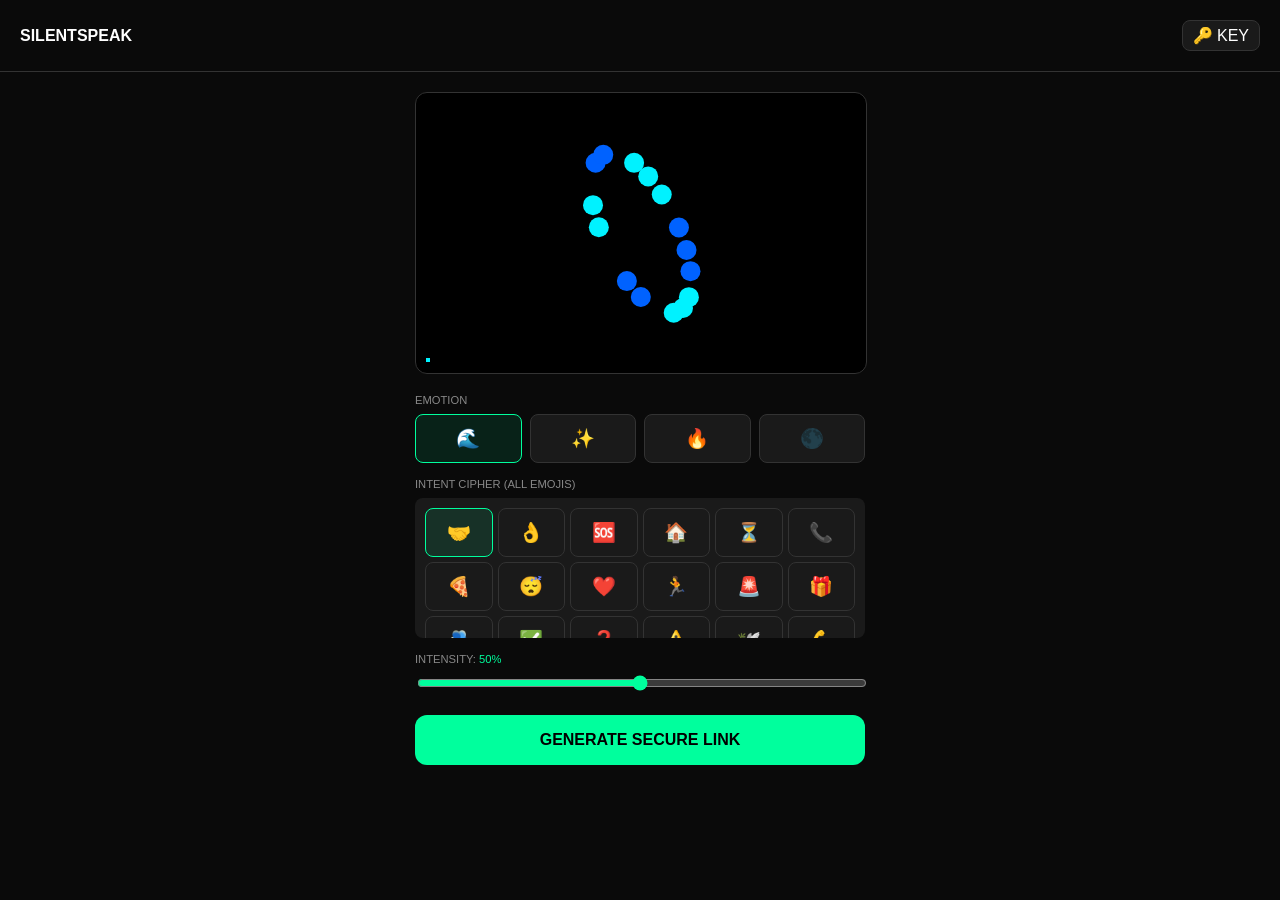
==== index.html @ d92eb3e8 "!wrong pass every time" ====
<!DOCTYPE html>
<html lang="en">
<head>
    <meta charset="UTF-8">
    <meta name="viewport" content="width=device-width, initial-scale=1.0">
    <title>SilentSpeak | Secure Visual Cipher</title>
    <style>
        :root { --bg: #0a0a0a; --accent: #00ff9d; --surface: #1a1a1a; --text: #fff; }
        body { background: var(--bg); color: var(--text); font-family: sans-serif; margin: 0; overflow-x: hidden; }
        
        /* Layout */
        .app-container { max-width: 450px; margin: 0 auto; padding: 20px; }
        header { padding: 20px; border-bottom: 1px solid #333; display: flex; justify-content: space-between; align-items: center; }
        
        /* Canvas */
        .canvas-wrapper { width: 100%; height: 280px; background: #000; border-radius: 12px; border: 1px solid #333; margin-bottom: 20px; overflow: hidden; }
        canvas { width: 100%; height: 100%; display: block; }

        /* Grids & Buttons */
        .section-label { font-size: 0.7rem; color: #888; text-transform: uppercase; margin: 15px 0 8px; display: block; }
        .grid { display: grid; grid-template-columns: repeat(4, 1fr); gap: 8px; }
        .emoji-grid { display: grid; grid-template-columns: repeat(6, 1fr); gap: 5px; background: var(--surface); padding: 10px; border-radius: 8px; max-height: 120px; overflow-y: auto; }
        
        button { background: var(--surface); border: 1px solid #333; color: #fff; padding: 12px; border-radius: 8px; cursor: pointer; font-size: 1.2rem; }
        button.selected { border-color: var(--accent); background: rgba(0,255,157,0.1); }
        .primary-btn { width: 100%; background: var(--accent); color: #000; font-weight: bold; padding: 16px; border: none; border-radius: 12px; margin-top: 20px; font-size: 1rem; }
        
        /* Input & UI */
        input[type="password"], input[type="text"] { width: 100%; padding: 12px; background: #111; border: 1px solid #333; color: #fff; border-radius: 8px; box-sizing: border-box; margin-bottom: 10px; }
        .view { display: none; }
        .view.active { display: block; }
        .hidden { display: none !important; }
        
        /* Result Panel */
        .summary-card { display: flex; justify-content: space-around; background: var(--surface); padding: 15px; border-radius: 12px; margin-top: 10px; font-size: 2rem; }
    </style>
</head>
<body>

    <header>
        <div onclick="location.hash=''; location.reload();" style="cursor:pointer"><b>SILENTSPEAK</b></div>
        <button id="btn-key" style="font-size: 1rem; padding: 5px 10px;">🔑 KEY</button>
    </header>

    <div class="app-container">
        <section id="view-create" class="view active">
            <div class="canvas-wrapper"><canvas id="preview-canvas"></canvas></div>
            
            <span class="section-label">Emotion</span>
            <div class="grid">
                <button class="emo-btn selected" data-emo="serenity">🌊</button>
                <button class="emo-btn" data-emo="joy">✨</button>
                <button class="emo-btn" data-emo="rage">🔥</button>
                <button class="emo-btn" data-emo="grief">🌑</button>
            </div>

            <span class="section-label">Intent Cipher (All Emojis)</span>
            <div class="emoji-grid" id="intent-picker">
                </div>

            <span class="section-label">Intensity: <span id="int-val" style="color:var(--accent)">50%</span></span>
            <input type="range" id="intensity" min="1" max="100" value="50" style="width:100%; accent-color:var(--accent)">

            <button id="goto-encrypt" class="primary-btn">GENERATE SECURE LINK</button>
        </section>

        <section id="view-encrypt" class="view">
            <button onclick="switchView('create')" style="font-size:0.8rem; margin-bottom:10px;">← BACK</button>
            <h2>Secure with Passphrase</h2>
            <input type="password" id="pass-en" placeholder="Enter a secret password">
            <button id="do-encrypt" class="primary-btn">🔒 CREATE LINK</button>
            
            <div id="result-area" class="hidden" style="margin-top:20px;">
                <input type="text" id="final-link" readonly>
                <button id="copy-btn" style="width:100%; font-size:0.9rem; background:#333;">COPY URL</button>
            </div>
        </section>

        <section id="view-decrypt" class="view">
            <div id="dec-input">
                <h2>Unlock Visual</h2>
                <input type="password" id="pass-de" placeholder="Enter password">
                <button id="do-decrypt" class="primary-btn">🔓 UNLOCK</button>
            </div>
            <div id="dec-output" class="hidden">
                <div class="canvas-wrapper"><canvas id="view-canvas"></canvas></div>
                <div class="summary-card">
                    <span id="res-emo"></span>
                    <span id="res-int"></span>
                </div>
                <button onclick="location.hash=''; location.reload();" class="primary-btn" style="background:#222; color:#fff;">CREATE NEW</button>
            </div>
        </section>
    </div>

    <script>
        // Configuration
        const EMOJIS = ["🤝","👌","🆘","🏠","⏳","📞","🍕","😴","❤️","🏃","🚨","🎁","🫂","✅","❓","⚠️","🕊️","💪","🌈","📍","🔒","💰","🔥","🧊","💊","💬"];
        const PALETTES = { serenity:['#00f2ff','#0062ff'], joy:['#fff000','#ff00d4'], rage:['#ff4800','#ff0000'], grief:['#4e008a','#000000'] };
        
        let state = { emo:'serenity', int:50, intent:'🤝', seed:Math.random() };

        // Fill Emoji Grid
        const picker = document.getElementById('intent-picker');
        EMOJIS.forEach(e => {
            const b = document.createElement('button');
            b.innerText = e;
            b.onclick = () => {
                document.querySelectorAll('#intent-picker button').forEach(btn => btn.classList.remove('selected'));
                b.classList.add('selected');
                state.intent = e;
            };
            if(e === '🤝') b.classList.add('selected');
            picker.appendChild(b);
        });

        // UI Logic
        function switchView(id) {
            document.querySelectorAll('.view').forEach(v => v.classList.remove('active'));
            document.getElementById('view-' + id).classList.add('active');
        }

        document.querySelectorAll('.emo-btn').forEach(b => {
            b.onclick = () => {
                document.querySelectorAll('.emo-btn').forEach(btn => btn.classList.remove('selected'));
                b.classList.add('selected');
                state.emo = b.dataset.emo;
            }
        });

        document.getElementById('intensity').oninput = (e) => {
            state.int = e.target.value;
            document.getElementById('int-val').innerText = e.target.value + '%';
        }

        document.getElementById('goto-encrypt').onclick = () => switchView('encrypt');

        // Animation Engine
        function runAnim(canvasId) {
            const canvas = document.getElementById(canvasId);
            const ctx = canvas.getContext('2d');
            let t = 0;

            function draw() {
                canvas.width = canvas.clientWidth;
                canvas.height = canvas.clientHeight;
                if(!canvas.width) return requestAnimationFrame(draw);

                ctx.fillStyle = 'rgba(0,0,0,0.15)';
                ctx.fillRect(0,0,canvas.width,canvas.height);

                const colors = PALETTES[state.emo];
                const factor = state.int / 100;

                // Draw Intent Logic
                ctx.fillStyle = colors[0];
                const intentIdx = EMOJIS.indexOf(state.intent) + 1;
                for(let j=0; j<intentIdx; j++) ctx.fillRect(10+(j*6), canvas.height-15, 4, 4);

                // Draw Particles
                for(let i=0; i<15; i++) {
                    ctx.fillStyle = colors[i%2];
                    ctx.beginPath();
                    let x, y;
                    if(state.emo === 'serenity') {
                        x = canvas.width/2 + Math.sin(t+i)*100*factor;
                        y = canvas.height/2 + Math.cos(t*0.5+i)*80;
                    } else if(state.emo === 'joy') {
                        x = canvas.width/2 + Math.cos(t*2+i)*(50+i*10)*factor;
                        y = canvas.height/2 + Math.sin(t*2+i)*(50+i*10)*factor;
                    } else if(state.emo === 'rage') {
                        x = Math.random()*canvas.width;
                        y = Math.random()*canvas.height;
                    } else {
                        x = (canvas.width/15)*i;
                        y = (t*100 + i*50) % canvas.height;
                    }
                    ctx.arc(x,y, 5 + factor*10, 0, Math.PI*2);
                    ctx.fill();
                }
                t += 0.02;
                requestAnimationFrame(draw);
            }
            draw();
        }

        // Crypto
        async function handleEnc() {
            const pass = document.getElementById('pass-en').value;
            if(!pass) return alert("Need Password");
            const data = JSON.stringify(state);
            const enc = new TextEncoder();
            const keyMaterial = await crypto.subtle.importKey("raw", enc.encode(pass), "PBKDF2", false, ["deriveKey"]);
            const salt = crypto.getRandomValues(new Uint8Array(16));
            const key = await crypto.subtle.deriveKey({name:"PBKDF2", salt, iterations:10000, hash:"SHA-256"}, keyMaterial, {name:"AES-GCM", length:256}, false, ["encrypt"]);
            const iv = crypto.getRandomValues(new Uint8Array(12));
            const cipher = await crypto.subtle.encrypt({name:"AES-GCM", iv}, key, enc.encode(data));
            
            const pack = { c:btoa(String.fromCharCode(...new Uint8Array(cipher))), s:btoa(String.fromCharCode(...new Uint8Array(salt))), v:btoa(String.fromCharCode(...new Uint8Array(iv))) };
            document.getElementById('final-link').value = window.location.origin + window.location.pathname + '#' + btoa(JSON.stringify(pack));
            document.getElementById('result-area').classList.remove('hidden');
        }

        async function handleDec() {
            try {
                const pass = document.getElementById('pass-de').value;
                const pack = JSON.parse(atob(window.location.hash.substring(1)));
                const enc = new TextEncoder();
                const keyMaterial = await crypto.subtle.importKey("raw", enc.encode(pass), "PBKDF2", false, ["deriveKey"]);
                const key = await crypto.subtle.deriveKey({name:"PBKDF2", salt:new Uint8Array(atob(pack.s).split("").map(c=>c.charCodeAt(0))), iterations:10000, hash:"SHA-256"}, keyMaterial, {name:"AES-GCM", length:256}, false, ["decrypt"]);
                const dec = await crypto.subtle.decrypt({name:"AES-GCM", iv:new Uint8Array(atob(pack.v).split("").map(c=>c.charCodeAt(0)))}, key, new Uint8Array(atob(pack.c).split("").map(c=>c.charCodeAt(0))));
                const res = JSON.parse(new TextDecoder().decode(dec));
                state = res;
                document.getElementById('dec-input').classList.add('hidden');
                document.getElementById('dec-output').classList.remove('hidden');
                document.getElementById('res-emo').innerText = {serenity:'🌊', joy:'✨', rage:'🔥', grief:'🌑'}[res.emo];
                document.getElementById('res-int').innerText = res.intent;
                runAnim('view-canvas');
            } catch(e) { alert("Wrong Password"); }
        }

        document.getElementById('do-encrypt').onclick = handleEnc;
        document.getElementById('do-decrypt').onclick = handleDec;
        document.getElementById('copy-btn').onclick = () => { document.getElementById('final-link').select(); document.execCommand('copy'); alert("Copied!"); };
        document.getElementById('btn-key').onclick = () => alert("Visual Dictionary:\n🌊 Flow | ✨ Orbit | 🔥 Chaos | 🌑 Rain\nMarks in corner = Intent Cipher");

        // Start
        runAnim('preview-canvas');
        if(window.location.hash) switchView('decrypt');
    </script>
</body>
</html>
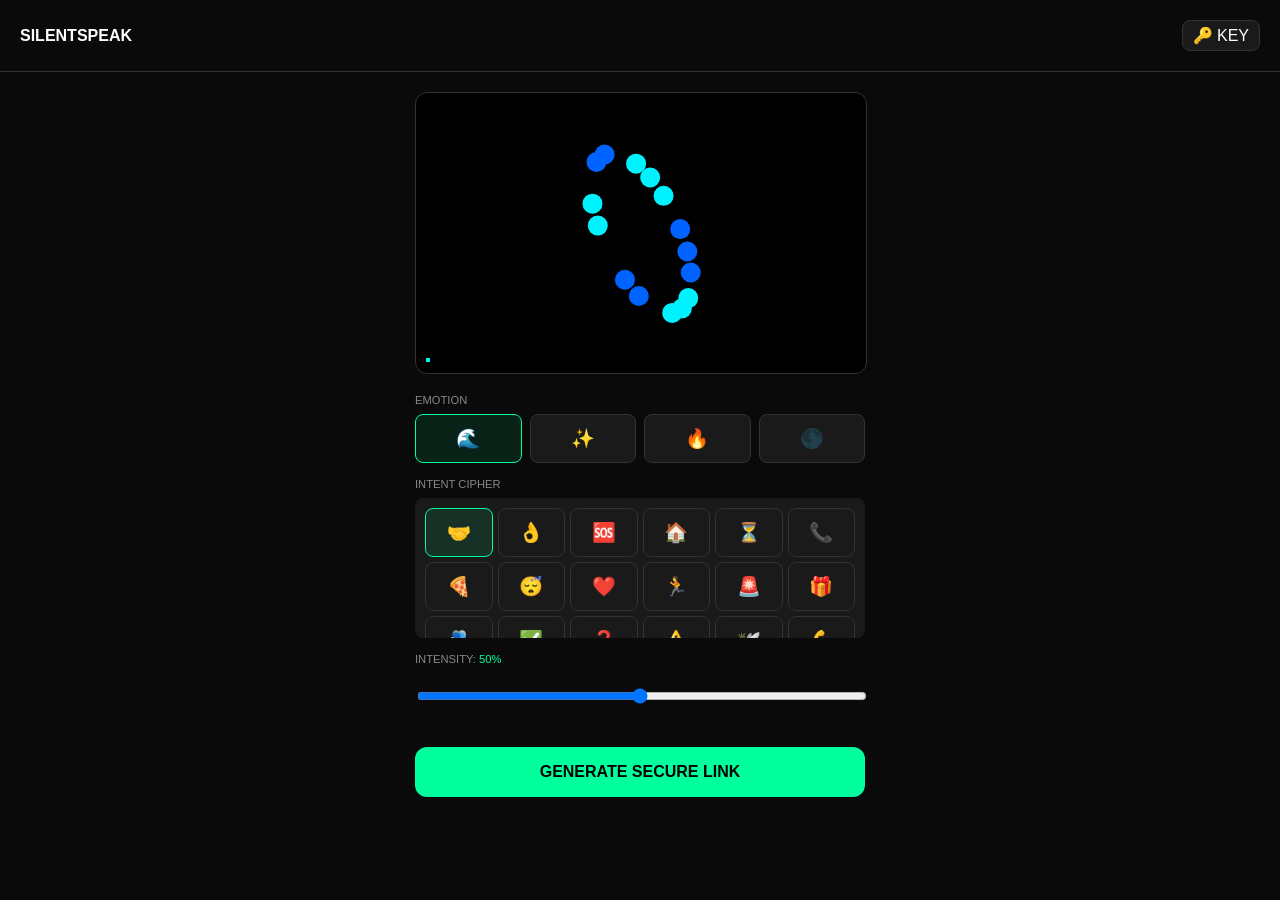
==== commit 1d77a925: "fixed pass issue" ====
--- a/index.html
+++ b/index.html
@@ -3,36 +3,25 @@
 <head>
     <meta charset="UTF-8">
     <meta name="viewport" content="width=device-width, initial-scale=1.0">
-    <title>SilentSpeak | Secure Visual Cipher</title>
+    <title>SilentSpeak | Visual Cipher</title>
     <style>
         :root { --bg: #0a0a0a; --accent: #00ff9d; --surface: #1a1a1a; --text: #fff; }
         body { background: var(--bg); color: var(--text); font-family: sans-serif; margin: 0; overflow-x: hidden; }
-        
-        /* Layout */
         .app-container { max-width: 450px; margin: 0 auto; padding: 20px; }
         header { padding: 20px; border-bottom: 1px solid #333; display: flex; justify-content: space-between; align-items: center; }
-        
-        /* Canvas */
         .canvas-wrapper { width: 100%; height: 280px; background: #000; border-radius: 12px; border: 1px solid #333; margin-bottom: 20px; overflow: hidden; }
         canvas { width: 100%; height: 100%; display: block; }
-
-        /* Grids & Buttons */
         .section-label { font-size: 0.7rem; color: #888; text-transform: uppercase; margin: 15px 0 8px; display: block; }
         .grid { display: grid; grid-template-columns: repeat(4, 1fr); gap: 8px; }
         .emoji-grid { display: grid; grid-template-columns: repeat(6, 1fr); gap: 5px; background: var(--surface); padding: 10px; border-radius: 8px; max-height: 120px; overflow-y: auto; }
-        
         button { background: var(--surface); border: 1px solid #333; color: #fff; padding: 12px; border-radius: 8px; cursor: pointer; font-size: 1.2rem; }
         button.selected { border-color: var(--accent); background: rgba(0,255,157,0.1); }
         .primary-btn { width: 100%; background: var(--accent); color: #000; font-weight: bold; padding: 16px; border: none; border-radius: 12px; margin-top: 20px; font-size: 1rem; }
-        
-        /* Input & UI */
-        input[type="password"], input[type="text"] { width: 100%; padding: 12px; background: #111; border: 1px solid #333; color: #fff; border-radius: 8px; box-sizing: border-box; margin-bottom: 10px; }
+        input { width: 100%; padding: 12px; background: #111; border: 1px solid #333; color: #fff; border-radius: 8px; box-sizing: border-box; margin-bottom: 10px; }
         .view { display: none; }
         .view.active { display: block; }
         .hidden { display: none !important; }
-        
-        /* Result Panel */
-        .summary-card { display: flex; justify-content: space-around; background: var(--surface); padding: 15px; border-radius: 12px; margin-top: 10px; font-size: 2rem; }
+        .summary-card { display: flex; justify-content: space-around; background: var(--surface); padding: 15px; border-radius: 12px; margin-top: 10px; font-size: 2rem; border: 1px solid var(--accent); }
     </style>
 </head>
 <body>
@@ -45,7 +34,6 @@
     <div class="app-container">
         <section id="view-create" class="view active">
             <div class="canvas-wrapper"><canvas id="preview-canvas"></canvas></div>
-            
             <span class="section-label">Emotion</span>
             <div class="grid">
                 <button class="emo-btn selected" data-emo="serenity">🌊</button>
@@ -53,23 +41,18 @@
                 <button class="emo-btn" data-emo="rage">🔥</button>
                 <button class="emo-btn" data-emo="grief">🌑</button>
             </div>
-
-            <span class="section-label">Intent Cipher (All Emojis)</span>
-            <div class="emoji-grid" id="intent-picker">
-                </div>
-
+            <span class="section-label">Intent Cipher</span>
+            <div class="emoji-grid" id="intent-picker"></div>
             <span class="section-label">Intensity: <span id="int-val" style="color:var(--accent)">50%</span></span>
-            <input type="range" id="intensity" min="1" max="100" value="50" style="width:100%; accent-color:var(--accent)">
-
+            <input type="range" id="intensity" min="1" max="100" value="50">
             <button id="goto-encrypt" class="primary-btn">GENERATE SECURE LINK</button>
         </section>
 
         <section id="view-encrypt" class="view">
             <button onclick="switchView('create')" style="font-size:0.8rem; margin-bottom:10px;">← BACK</button>
-            <h2>Secure with Passphrase</h2>
-            <input type="password" id="pass-en" placeholder="Enter a secret password">
+            <h2>Set Passphrase</h2>
+            <input type="text" id="pass-en" placeholder="Enter password (e.g. 1234)">
             <button id="do-encrypt" class="primary-btn">🔒 CREATE LINK</button>
-            
             <div id="result-area" class="hidden" style="margin-top:20px;">
                 <input type="text" id="final-link" readonly>
                 <button id="copy-btn" style="width:100%; font-size:0.9rem; background:#333;">COPY URL</button>
@@ -79,7 +62,7 @@
         <section id="view-decrypt" class="view">
             <div id="dec-input">
                 <h2>Unlock Visual</h2>
-                <input type="password" id="pass-de" placeholder="Enter password">
+                <input type="text" id="pass-de" placeholder="Enter passphrase">
                 <button id="do-decrypt" class="primary-btn">🔓 UNLOCK</button>
             </div>
             <div id="dec-output" class="hidden">
@@ -94,13 +77,11 @@
     </div>
 
     <script>
-        // Configuration
-        const EMOJIS = ["🤝","👌","🆘","🏠","⏳","📞","🍕","😴","❤️","🏃","🚨","🎁","🫂","✅","❓","⚠️","🕊️","💪","🌈","📍","🔒","💰","🔥","🧊","💊","💬"];
+        const EMOJIS = ["🤝","👌","🆘","🏠","⏳","📞","🍕","😴","❤️","🏃","🚨","🎁","🫂","✅","❓","⚠️","🕊️","💪","🌈","📍","🔒","💰","🔥","🧊","💊","💬","💀","🤫","👀","🥂"];
         const PALETTES = { serenity:['#00f2ff','#0062ff'], joy:['#fff000','#ff00d4'], rage:['#ff4800','#ff0000'], grief:['#4e008a','#000000'] };
-        
         let state = { emo:'serenity', int:50, intent:'🤝', seed:Math.random() };
 
-        // Fill Emoji Grid
+        // UI Setup
         const picker = document.getElementById('intent-picker');
         EMOJIS.forEach(e => {
             const b = document.createElement('button');
@@ -114,7 +95,6 @@
             picker.appendChild(b);
         });
 
-        // UI Logic
         function switchView(id) {
             document.querySelectorAll('.view').forEach(v => v.classList.remove('active'));
             document.getElementById('view-' + id).classList.add('active');
@@ -135,96 +115,78 @@
 
         document.getElementById('goto-encrypt').onclick = () => switchView('encrypt');
 
-        // Animation Engine
+        // Animation
         function runAnim(canvasId) {
             const canvas = document.getElementById(canvasId);
             const ctx = canvas.getContext('2d');
             let t = 0;
-
             function draw() {
-                canvas.width = canvas.clientWidth;
-                canvas.height = canvas.clientHeight;
+                canvas.width = canvas.clientWidth; canvas.height = canvas.clientHeight;
                 if(!canvas.width) return requestAnimationFrame(draw);
-
                 ctx.fillStyle = 'rgba(0,0,0,0.15)';
                 ctx.fillRect(0,0,canvas.width,canvas.height);
-
                 const colors = PALETTES[state.emo];
                 const factor = state.int / 100;
-
-                // Draw Intent Logic
                 ctx.fillStyle = colors[0];
                 const intentIdx = EMOJIS.indexOf(state.intent) + 1;
                 for(let j=0; j<intentIdx; j++) ctx.fillRect(10+(j*6), canvas.height-15, 4, 4);
-
-                // Draw Particles
                 for(let i=0; i<15; i++) {
-                    ctx.fillStyle = colors[i%2];
-                    ctx.beginPath();
+                    ctx.fillStyle = colors[i%2]; ctx.beginPath();
                     let x, y;
-                    if(state.emo === 'serenity') {
-                        x = canvas.width/2 + Math.sin(t+i)*100*factor;
-                        y = canvas.height/2 + Math.cos(t*0.5+i)*80;
-                    } else if(state.emo === 'joy') {
-                        x = canvas.width/2 + Math.cos(t*2+i)*(50+i*10)*factor;
-                        y = canvas.height/2 + Math.sin(t*2+i)*(50+i*10)*factor;
-                    } else if(state.emo === 'rage') {
-                        x = Math.random()*canvas.width;
-                        y = Math.random()*canvas.height;
-                    } else {
-                        x = (canvas.width/15)*i;
-                        y = (t*100 + i*50) % canvas.height;
-                    }
-                    ctx.arc(x,y, 5 + factor*10, 0, Math.PI*2);
-                    ctx.fill();
+                    if(state.emo === 'serenity') { x = canvas.width/2 + Math.sin(t+i)*100*factor; y = canvas.height/2 + Math.cos(t*0.5+i)*80; }
+                    else if(state.emo === 'joy') { x = canvas.width/2 + Math.cos(t*2+i)*(50+i*10)*factor; y = canvas.height/2 + Math.sin(t*2+i)*(50+i*10)*factor; }
+                    else if(state.emo === 'rage') { x = Math.random()*canvas.width; y = Math.random()*canvas.height; }
+                    else { x = (canvas.width/15)*i; y = (t*100 + i*50) % canvas.height; }
+                    ctx.arc(x,y, 5 + factor*10, 0, Math.PI*2); ctx.fill();
                 }
-                t += 0.02;
-                requestAnimationFrame(draw);
+                t += 0.02; requestAnimationFrame(draw);
             }
             draw();
         }
 
-        // Crypto
+        // Fixed Crypto Logic
+        const buffToB64 = (buf) => btoa(String.fromCharCode(...new Uint8Array(buf)));
+        const b64ToBuff = (b64) => Uint8Array.from(atob(b64), c => c.charCodeAt(0));
+
         async function handleEnc() {
             const pass = document.getElementById('pass-en').value;
-            if(!pass) return alert("Need Password");
-            const data = JSON.stringify(state);
-            const enc = new TextEncoder();
-            const keyMaterial = await crypto.subtle.importKey("raw", enc.encode(pass), "PBKDF2", false, ["deriveKey"]);
+            if(!pass) return alert("Enter a passphrase");
+            const data = new TextEncoder().encode(JSON.stringify(state));
             const salt = crypto.getRandomValues(new Uint8Array(16));
+            const iv = crypto.getRandomValues(new Uint8Array(12));
+            const keyMaterial = await crypto.subtle.importKey("raw", new TextEncoder().encode(pass), "PBKDF2", false, ["deriveKey"]);
             const key = await crypto.subtle.deriveKey({name:"PBKDF2", salt, iterations:10000, hash:"SHA-256"}, keyMaterial, {name:"AES-GCM", length:256}, false, ["encrypt"]);
-            const iv = crypto.getRandomValues(new Uint8Array(12));
-            const cipher = await crypto.subtle.encrypt({name:"AES-GCM", iv}, key, enc.encode(data));
+            const cipher = await crypto.subtle.encrypt({name:"AES-GCM", iv}, key, data);
             
-            const pack = { c:btoa(String.fromCharCode(...new Uint8Array(cipher))), s:btoa(String.fromCharCode(...new Uint8Array(salt))), v:btoa(String.fromCharCode(...new Uint8Array(iv))) };
-            document.getElementById('final-link').value = window.location.origin + window.location.pathname + '#' + btoa(JSON.stringify(pack));
+            const pack = { c: buffToB64(cipher), s: buffToB64(salt), v: buffToB64(iv) };
+            document.getElementById('final-link').value = window.location.origin + window.location.pathname + '#' + encodeURIComponent(btoa(JSON.stringify(pack)));
             document.getElementById('result-area').classList.remove('hidden');
         }
 
         async function handleDec() {
             try {
                 const pass = document.getElementById('pass-de').value;
-                const pack = JSON.parse(atob(window.location.hash.substring(1)));
-                const enc = new TextEncoder();
-                const keyMaterial = await crypto.subtle.importKey("raw", enc.encode(pass), "PBKDF2", false, ["deriveKey"]);
-                const key = await crypto.subtle.deriveKey({name:"PBKDF2", salt:new Uint8Array(atob(pack.s).split("").map(c=>c.charCodeAt(0))), iterations:10000, hash:"SHA-256"}, keyMaterial, {name:"AES-GCM", length:256}, false, ["decrypt"]);
-                const dec = await crypto.subtle.decrypt({name:"AES-GCM", iv:new Uint8Array(atob(pack.v).split("").map(c=>c.charCodeAt(0)))}, key, new Uint8Array(atob(pack.c).split("").map(c=>c.charCodeAt(0))));
-                const res = JSON.parse(new TextDecoder().decode(dec));
-                state = res;
+                const rawHash = decodeURIComponent(window.location.hash.substring(1));
+                const pack = JSON.parse(atob(rawHash));
+                const salt = b64ToBuff(pack.s);
+                const iv = b64ToBuff(pack.v);
+                const cipher = b64ToBuff(pack.c);
+                const keyMaterial = await crypto.subtle.importKey("raw", new TextEncoder().encode(pass), "PBKDF2", false, ["deriveKey"]);
+                const key = await crypto.subtle.deriveKey({name:"PBKDF2", salt, iterations:10000, hash:"SHA-256"}, keyMaterial, {name:"AES-GCM", length:256}, false, ["decrypt"]);
+                const dec = await crypto.subtle.decrypt({name:"AES-GCM", iv}, key, cipher);
+                state = JSON.parse(new TextDecoder().decode(dec));
                 document.getElementById('dec-input').classList.add('hidden');
                 document.getElementById('dec-output').classList.remove('hidden');
-                document.getElementById('res-emo').innerText = {serenity:'🌊', joy:'✨', rage:'🔥', grief:'🌑'}[res.emo];
-                document.getElementById('res-int').innerText = res.intent;
+                document.getElementById('res-emo').innerText = {serenity:'🌊', joy:'✨', rage:'🔥', grief:'🌑'}[state.emo];
+                document.getElementById('res-int').innerText = state.intent;
                 runAnim('view-canvas');
-            } catch(e) { alert("Wrong Password"); }
+            } catch(e) { alert("Wrong Passphrase or Corrupted Link"); }
         }
 
         document.getElementById('do-encrypt').onclick = handleEnc;
         document.getElementById('do-decrypt').onclick = handleDec;
         document.getElementById('copy-btn').onclick = () => { document.getElementById('final-link').select(); document.execCommand('copy'); alert("Copied!"); };
-        document.getElementById('btn-key').onclick = () => alert("Visual Dictionary:\n🌊 Flow | ✨ Orbit | 🔥 Chaos | 🌑 Rain\nMarks in corner = Intent Cipher");
-
-        // Start
+        document.getElementById('btn-key').onclick = () => alert("Visual Dictionary:\n🌊 Flowing | ✨ Orbits | 🔥 Chaos | 🌑 Falling\nSquare marks in corner = Intent Cipher");
         runAnim('preview-canvas');
         if(window.location.hash) switchView('decrypt');
     </script>
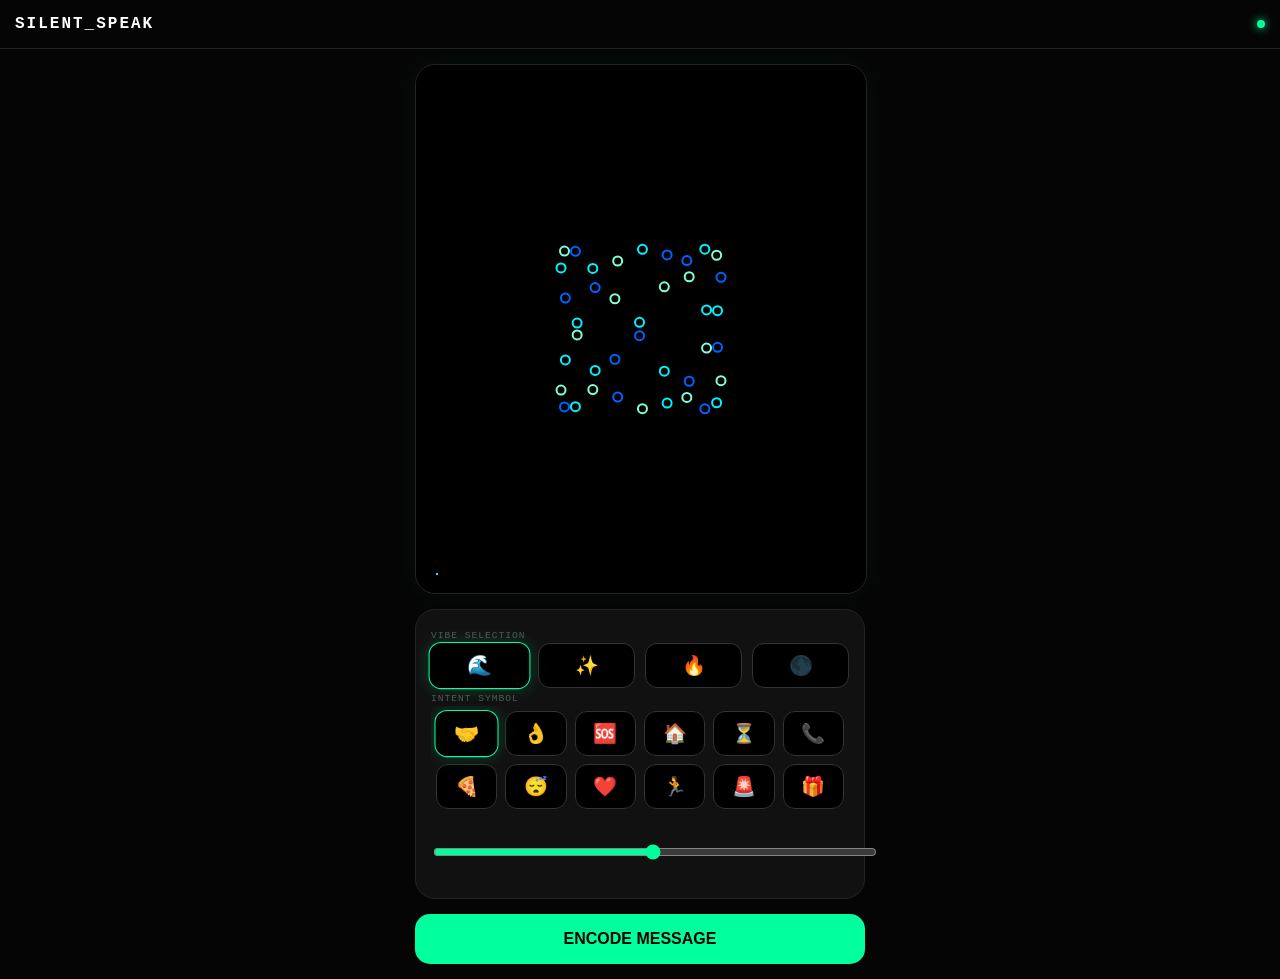
==== commit 673ad250: "vivid visuals on preview" ====
--- a/index.html
+++ b/index.html
@@ -3,85 +3,104 @@
 <head>
     <meta charset="UTF-8">
     <meta name="viewport" content="width=device-width, initial-scale=1.0">
-    <title>SilentSpeak | Visual Cipher</title>
+    <title>SilentSpeak | Hypnotic Cipher</title>
     <style>
-        :root { --bg: #0a0a0a; --accent: #00ff9d; --surface: #1a1a1a; --text: #fff; }
-        body { background: var(--bg); color: var(--text); font-family: sans-serif; margin: 0; overflow-x: hidden; }
-        .app-container { max-width: 450px; margin: 0 auto; padding: 20px; }
-        header { padding: 20px; border-bottom: 1px solid #333; display: flex; justify-content: space-between; align-items: center; }
-        .canvas-wrapper { width: 100%; height: 280px; background: #000; border-radius: 12px; border: 1px solid #333; margin-bottom: 20px; overflow: hidden; }
-        canvas { width: 100%; height: 100%; display: block; }
-        .section-label { font-size: 0.7rem; color: #888; text-transform: uppercase; margin: 15px 0 8px; display: block; }
-        .grid { display: grid; grid-template-columns: repeat(4, 1fr); gap: 8px; }
-        .emoji-grid { display: grid; grid-template-columns: repeat(6, 1fr); gap: 5px; background: var(--surface); padding: 10px; border-radius: 8px; max-height: 120px; overflow-y: auto; }
-        button { background: var(--surface); border: 1px solid #333; color: #fff; padding: 12px; border-radius: 8px; cursor: pointer; font-size: 1.2rem; }
-        button.selected { border-color: var(--accent); background: rgba(0,255,157,0.1); }
-        .primary-btn { width: 100%; background: var(--accent); color: #000; font-weight: bold; padding: 16px; border: none; border-radius: 12px; margin-top: 20px; font-size: 1rem; }
-        input { width: 100%; padding: 12px; background: #111; border: 1px solid #333; color: #fff; border-radius: 8px; box-sizing: border-box; margin-bottom: 10px; }
-        .view { display: none; }
-        .view.active { display: block; }
+        :root { --bg: #050505; --accent: #00ff9d; --surface: #111; --text: #fff; }
+        body { background: var(--bg); color: var(--text); font-family: 'Courier New', monospace; margin: 0; overflow: hidden; }
+        .app-container { max-width: 450px; margin: 0 auto; padding: 15px; height: 100vh; display: flex; flex-direction: column; }
+        header { padding: 15px; border-bottom: 1px solid #222; display: flex; justify-content: space-between; align-items: center; letter-spacing: 2px; }
+        
+        .canvas-wrapper { width: 100%; flex-grow: 1; min-height: 350px; background: #000; border-radius: 20px; border: 1px solid #222; margin-bottom: 15px; position: relative; box-shadow: 0 0 30px rgba(0,255,157,0.05); }
+        canvas { width: 100%; height: 100%; display: block; border-radius: 20px; }
+
+        .controls { background: var(--surface); padding: 15px; border-radius: 20px; border: 1px solid #222; }
+        .section-label { font-size: 0.6rem; color: #555; text-transform: uppercase; margin: 10px 0; letter-spacing: 1px; }
+        
+        .grid { display: grid; grid-template-columns: repeat(4, 1fr); gap: 10px; }
+        .emoji-grid { display: grid; grid-template-columns: repeat(6, 1fr); gap: 8px; max-height: 100px; overflow-y: auto; padding: 5px; }
+        
+        button { background: #000; border: 1px solid #333; color: #fff; padding: 10px; border-radius: 12px; cursor: pointer; font-size: 1.2rem; transition: 0.3s; }
+        button.selected { border-color: var(--accent); box-shadow: 0 0 15px rgba(0,255,157,0.2); transform: scale(1.05); }
+        
+        .primary-btn { width: 100%; background: var(--accent); color: #000; font-weight: bold; padding: 16px; border: none; border-radius: 15px; margin-top: 15px; font-size: 1rem; cursor: pointer; }
+        input { width: 100%; padding: 12px; background: #000; border: 1px solid #333; color: #fff; border-radius: 10px; margin-bottom: 10px; }
+        
+        .view { display: none; height: 100%; flex-direction: column; }
+        .view.active { display: flex; }
         .hidden { display: none !important; }
-        .summary-card { display: flex; justify-content: space-around; background: var(--surface); padding: 15px; border-radius: 12px; margin-top: 10px; font-size: 2rem; border: 1px solid var(--accent); }
+        .summary-card { display: flex; justify-content: space-around; background: #000; padding: 20px; border-radius: 15px; margin-top: 10px; border: 1px solid var(--accent); }
     </style>
 </head>
 <body>
 
     <header>
-        <div onclick="location.hash=''; location.reload();" style="cursor:pointer"><b>SILENTSPEAK</b></div>
-        <button id="btn-key" style="font-size: 1rem; padding: 5px 10px;">🔑 KEY</button>
+        <div onclick="location.hash=''; location.reload();" style="cursor:pointer"><b>SILENT_SPEAK</b></div>
+        <div id="status-dot" style="width:8px; height:8px; background:var(--accent); border-radius:50%; box-shadow:0 0 10px var(--accent);"></div>
     </header>
 
     <div class="app-container">
         <section id="view-create" class="view active">
             <div class="canvas-wrapper"><canvas id="preview-canvas"></canvas></div>
-            <span class="section-label">Emotion</span>
-            <div class="grid">
-                <button class="emo-btn selected" data-emo="serenity">🌊</button>
-                <button class="emo-btn" data-emo="joy">✨</button>
-                <button class="emo-btn" data-emo="rage">🔥</button>
-                <button class="emo-btn" data-emo="grief">🌑</button>
-            </div>
-            <span class="section-label">Intent Cipher</span>
-            <div class="emoji-grid" id="intent-picker"></div>
-            <span class="section-label">Intensity: <span id="int-val" style="color:var(--accent)">50%</span></span>
-            <input type="range" id="intensity" min="1" max="100" value="50">
-            <button id="goto-encrypt" class="primary-btn">GENERATE SECURE LINK</button>
+            
+            <div class="controls">
+                <span class="section-label">Vibe Selection</span>
+                <div class="grid">
+                    <button class="emo-btn selected" data-emo="serenity">🌊</button>
+                    <button class="emo-btn" data-emo="joy">✨</button>
+                    <button class="emo-btn" data-emo="rage">🔥</button>
+                    <button class="emo-btn" data-emo="grief">🌑</button>
+                </div>
+
+                <span class="section-label">Intent Symbol</span>
+                <div class="emoji-grid" id="intent-picker"></div>
+
+                <input type="range" id="intensity" min="1" max="100" value="50" style="width:100%; accent-color:var(--accent); margin-top:15px;">
+            </div>
+            <button id="goto-encrypt" class="primary-btn">ENCODE MESSAGE</button>
         </section>
 
         <section id="view-encrypt" class="view">
-            <button onclick="switchView('create')" style="font-size:0.8rem; margin-bottom:10px;">← BACK</button>
-            <h2>Set Passphrase</h2>
-            <input type="text" id="pass-en" placeholder="Enter password (e.g. 1234)">
-            <button id="do-encrypt" class="primary-btn">🔒 CREATE LINK</button>
-            <div id="result-area" class="hidden" style="margin-top:20px;">
-                <input type="text" id="final-link" readonly>
-                <button id="copy-btn" style="width:100%; font-size:0.9rem; background:#333;">COPY URL</button>
+            <button onclick="switchView('create')" style="background:none; border:none; color:#555; text-align:left; padding:0; margin-bottom:20px;">← RETURN TO CANVAS</button>
+            <div class="controls">
+                <h2>Secure Link</h2>
+                <input type="text" id="pass-en" placeholder="Passphrase (e.g. 'blue')">
+                <button id="do-encrypt" class="primary-btn">GENERATE CIPHER</button>
+                <div id="result-area" class="hidden">
+                    <input type="text" id="final-link" readonly style="margin-top:20px; font-family:monospace; font-size:0.7rem;">
+                    <button id="copy-btn" style="width:100%; font-size:0.9rem; background:#222;">COPY TO CLIPBOARD</button>
+                </div>
             </div>
         </section>
 
         <section id="view-decrypt" class="view">
-            <div id="dec-input">
-                <h2>Unlock Visual</h2>
-                <input type="text" id="pass-de" placeholder="Enter passphrase">
-                <button id="do-decrypt" class="primary-btn">🔓 UNLOCK</button>
-            </div>
-            <div id="dec-output" class="hidden">
+            <div id="dec-input" class="controls" style="margin-top:50px;">
+                <h2>Encrypted Stream</h2>
+                <input type="text" id="pass-de" placeholder="Enter Key">
+                <button id="do-decrypt" class="primary-btn">DECODE</button>
+            </div>
+            <div id="dec-output" class="hidden" style="height:100%; display:flex; flex-direction:column;">
                 <div class="canvas-wrapper"><canvas id="view-canvas"></canvas></div>
                 <div class="summary-card">
                     <span id="res-emo"></span>
-                    <span id="res-int"></span>
+                    <span id="res-int" style="font-size:2.5rem"></span>
                 </div>
-                <button onclick="location.hash=''; location.reload();" class="primary-btn" style="background:#222; color:#fff;">CREATE NEW</button>
+                <button onclick="location.hash=''; location.reload();" class="primary-btn" style="background:#111; color:#fff;">NEW CIPHER</button>
             </div>
         </section>
     </div>
 
     <script>
-        const EMOJIS = ["🤝","👌","🆘","🏠","⏳","📞","🍕","😴","❤️","🏃","🚨","🎁","🫂","✅","❓","⚠️","🕊️","💪","🌈","📍","🔒","💰","🔥","🧊","💊","💬","💀","🤫","👀","🥂"];
-        const PALETTES = { serenity:['#00f2ff','#0062ff'], joy:['#fff000','#ff00d4'], rage:['#ff4800','#ff0000'], grief:['#4e008a','#000000'] };
+        const EMOJIS = ["🤝","👌","🆘","🏠","⏳","📞","🍕","😴","❤️","🏃","🚨","🎁","🫂","✅","❓","⚠️","🕊️","💪","🌈","📍","🔒","💰","🔥","🧊","💊","💬","💀","🤫","👀","🥂","🦋","🛸","🌌","🧬"];
+        const PALETTES = { 
+            serenity:['#00f2ff','#7effd4','#0062ff'], 
+            joy:['#fff000','#ff00d4','#00ff9d'], 
+            rage:['#ff4800','#ff0000','#fff'], 
+            grief:['#4e008a','#111','#555'] 
+        };
+        
         let state = { emo:'serenity', int:50, intent:'🤝', seed:Math.random() };
 
-        // UI Setup
+        // Emoji Init
         const picker = document.getElementById('intent-picker');
         EMOJIS.forEach(e => {
             const b = document.createElement('button');
@@ -108,56 +127,84 @@
             }
         });
 
-        document.getElementById('intensity').oninput = (e) => {
-            state.int = e.target.value;
-            document.getElementById('int-val').innerText = e.target.value + '%';
-        }
-
+        document.getElementById('intensity').oninput = (e) => state.int = e.target.value;
         document.getElementById('goto-encrypt').onclick = () => switchView('encrypt');
 
-        // Animation
+        // Mesmerizing Animation Engine
         function runAnim(canvasId) {
             const canvas = document.getElementById(canvasId);
             const ctx = canvas.getContext('2d');
             let t = 0;
+
             function draw() {
                 canvas.width = canvas.clientWidth; canvas.height = canvas.clientHeight;
-                if(!canvas.width) return requestAnimationFrame(draw);
-                ctx.fillStyle = 'rgba(0,0,0,0.15)';
+                const cx = canvas.width / 2;
+                const cy = canvas.height / 2;
+                
+                // Ghosting Effect (Mesmerizing Trails)
+                ctx.fillStyle = 'rgba(0,0,0,0.08)'; 
                 ctx.fillRect(0,0,canvas.width,canvas.height);
+
                 const colors = PALETTES[state.emo];
                 const factor = state.int / 100;
+                
+                // Draw Intent Hidden Cipher
                 ctx.fillStyle = colors[0];
                 const intentIdx = EMOJIS.indexOf(state.intent) + 1;
-                for(let j=0; j<intentIdx; j++) ctx.fillRect(10+(j*6), canvas.height-15, 4, 4);
-                for(let i=0; i<15; i++) {
-                    ctx.fillStyle = colors[i%2]; ctx.beginPath();
+                for(let j=0; j<intentIdx; j++) ctx.fillRect(20+(j*4), canvas.height-20, 2, 2);
+
+                // Geometric Emotion Math
+                const count = 40;
+                for(let i=0; i < count; i++) {
+                    ctx.strokeStyle = colors[i % colors.length];
+                    ctx.lineWidth = 1 + factor * 2;
+                    ctx.beginPath();
+                    
                     let x, y;
-                    if(state.emo === 'serenity') { x = canvas.width/2 + Math.sin(t+i)*100*factor; y = canvas.height/2 + Math.cos(t*0.5+i)*80; }
-                    else if(state.emo === 'joy') { x = canvas.width/2 + Math.cos(t*2+i)*(50+i*10)*factor; y = canvas.height/2 + Math.sin(t*2+i)*(50+i*10)*factor; }
-                    else if(state.emo === 'rage') { x = Math.random()*canvas.width; y = Math.random()*canvas.height; }
-                    else { x = (canvas.width/15)*i; y = (t*100 + i*50) % canvas.height; }
-                    ctx.arc(x,y, 5 + factor*10, 0, Math.PI*2); ctx.fill();
+                    const angle = (i / count) * Math.PI * 2 + t;
+                    
+                    if(state.emo === 'serenity') {
+                        // Lissajous Curve
+                        x = cx + Math.sin(angle * 2 + t) * (120 * factor + 20);
+                        y = cy + Math.cos(angle * 3 + t * 0.5) * (120 * factor + 20);
+                    } else if(state.emo === 'joy') {
+                        // Expanding Spiral
+                        const r = (20 + i * 4) * factor + Math.sin(t*2)*20;
+                        x = cx + Math.cos(angle + t) * r;
+                        y = cy + Math.sin(angle + t) * r;
+                    } else if(state.emo === 'rage') {
+                        // Fractal Glitch
+                        x = cx + (Math.random() - 0.5) * canvas.width * factor;
+                        y = cy + (Math.random() - 0.5) * canvas.height * factor;
+                    } else {
+                        // Heavy Rainfall
+                        x = (canvas.width / count) * i;
+                        y = (t * 200 + i * 100) % canvas.height;
+                    }
+
+                    ctx.arc(x, y, 2 + factor * 5, 0, Math.PI * 2);
+                    ctx.stroke();
                 }
-                t += 0.02; requestAnimationFrame(draw);
+
+                t += 0.01 + (factor * 0.02);
+                requestAnimationFrame(draw);
             }
             draw();
         }
 
-        // Fixed Crypto Logic
+        // Crypto
         const buffToB64 = (buf) => btoa(String.fromCharCode(...new Uint8Array(buf)));
         const b64ToBuff = (b64) => Uint8Array.from(atob(b64), c => c.charCodeAt(0));
 
         async function handleEnc() {
             const pass = document.getElementById('pass-en').value;
-            if(!pass) return alert("Enter a passphrase");
+            if(!pass) return alert("Enter Key");
             const data = new TextEncoder().encode(JSON.stringify(state));
             const salt = crypto.getRandomValues(new Uint8Array(16));
             const iv = crypto.getRandomValues(new Uint8Array(12));
-            const keyMaterial = await crypto.subtle.importKey("raw", new TextEncoder().encode(pass), "PBKDF2", false, ["deriveKey"]);
-            const key = await crypto.subtle.deriveKey({name:"PBKDF2", salt, iterations:10000, hash:"SHA-256"}, keyMaterial, {name:"AES-GCM", length:256}, false, ["encrypt"]);
+            const keyMat = await crypto.subtle.importKey("raw", new TextEncoder().encode(pass), "PBKDF2", false, ["deriveKey"]);
+            const key = await crypto.subtle.deriveKey({name:"PBKDF2", salt, iterations:10000, hash:"SHA-256"}, keyMat, {name:"AES-GCM", length:256}, false, ["encrypt"]);
             const cipher = await crypto.subtle.encrypt({name:"AES-GCM", iv}, key, data);
-            
             const pack = { c: buffToB64(cipher), s: buffToB64(salt), v: buffToB64(iv) };
             document.getElementById('final-link').value = window.location.origin + window.location.pathname + '#' + encodeURIComponent(btoa(JSON.stringify(pack)));
             document.getElementById('result-area').classList.remove('hidden');
@@ -166,27 +213,23 @@
         async function handleDec() {
             try {
                 const pass = document.getElementById('pass-de').value;
-                const rawHash = decodeURIComponent(window.location.hash.substring(1));
-                const pack = JSON.parse(atob(rawHash));
-                const salt = b64ToBuff(pack.s);
-                const iv = b64ToBuff(pack.v);
-                const cipher = b64ToBuff(pack.c);
-                const keyMaterial = await crypto.subtle.importKey("raw", new TextEncoder().encode(pass), "PBKDF2", false, ["deriveKey"]);
-                const key = await crypto.subtle.deriveKey({name:"PBKDF2", salt, iterations:10000, hash:"SHA-256"}, keyMaterial, {name:"AES-GCM", length:256}, false, ["decrypt"]);
-                const dec = await crypto.subtle.decrypt({name:"AES-GCM", iv}, key, cipher);
+                const pack = JSON.parse(atob(decodeURIComponent(window.location.hash.substring(1))));
+                const keyMat = await crypto.subtle.importKey("raw", new TextEncoder().encode(pass), "PBKDF2", false, ["deriveKey"]);
+                const key = await crypto.subtle.deriveKey({name:"PBKDF2", salt:b64ToBuff(pack.s), iterations:10000, hash:"SHA-256"}, keyMat, {name:"AES-GCM", length:256}, false, ["decrypt"]);
+                const dec = await crypto.subtle.decrypt({name:"AES-GCM", iv:b64ToBuff(pack.v)}, key, b64ToBuff(pack.c));
                 state = JSON.parse(new TextDecoder().decode(dec));
                 document.getElementById('dec-input').classList.add('hidden');
-                document.getElementById('dec-output').classList.remove('hidden');
-                document.getElementById('res-emo').innerText = {serenity:'🌊', joy:'✨', rage:'🔥', grief:'🌑'}[state.emo];
+                document.getElementById('dec-output').style.display = 'flex';
+                document.getElementById('res-emo').innerText = {serenity:'SERENITY', joy:'JOY', rage:'RAGE', grief:'GRIEF'}[state.emo];
                 document.getElementById('res-int').innerText = state.intent;
                 runAnim('view-canvas');
-            } catch(e) { alert("Wrong Passphrase or Corrupted Link"); }
+            } catch(e) { alert("Wrong Key"); }
         }
 
         document.getElementById('do-encrypt').onclick = handleEnc;
         document.getElementById('do-decrypt').onclick = handleDec;
-        document.getElementById('copy-btn').onclick = () => { document.getElementById('final-link').select(); document.execCommand('copy'); alert("Copied!"); };
-        document.getElementById('btn-key').onclick = () => alert("Visual Dictionary:\n🌊 Flowing | ✨ Orbits | 🔥 Chaos | 🌑 Falling\nSquare marks in corner = Intent Cipher");
+        document.getElementById('copy-btn').onclick = () => { document.getElementById('final-link').select(); document.execCommand('copy'); alert("Cipher Copied"); };
+
         runAnim('preview-canvas');
         if(window.location.hash) switchView('decrypt');
     </script>
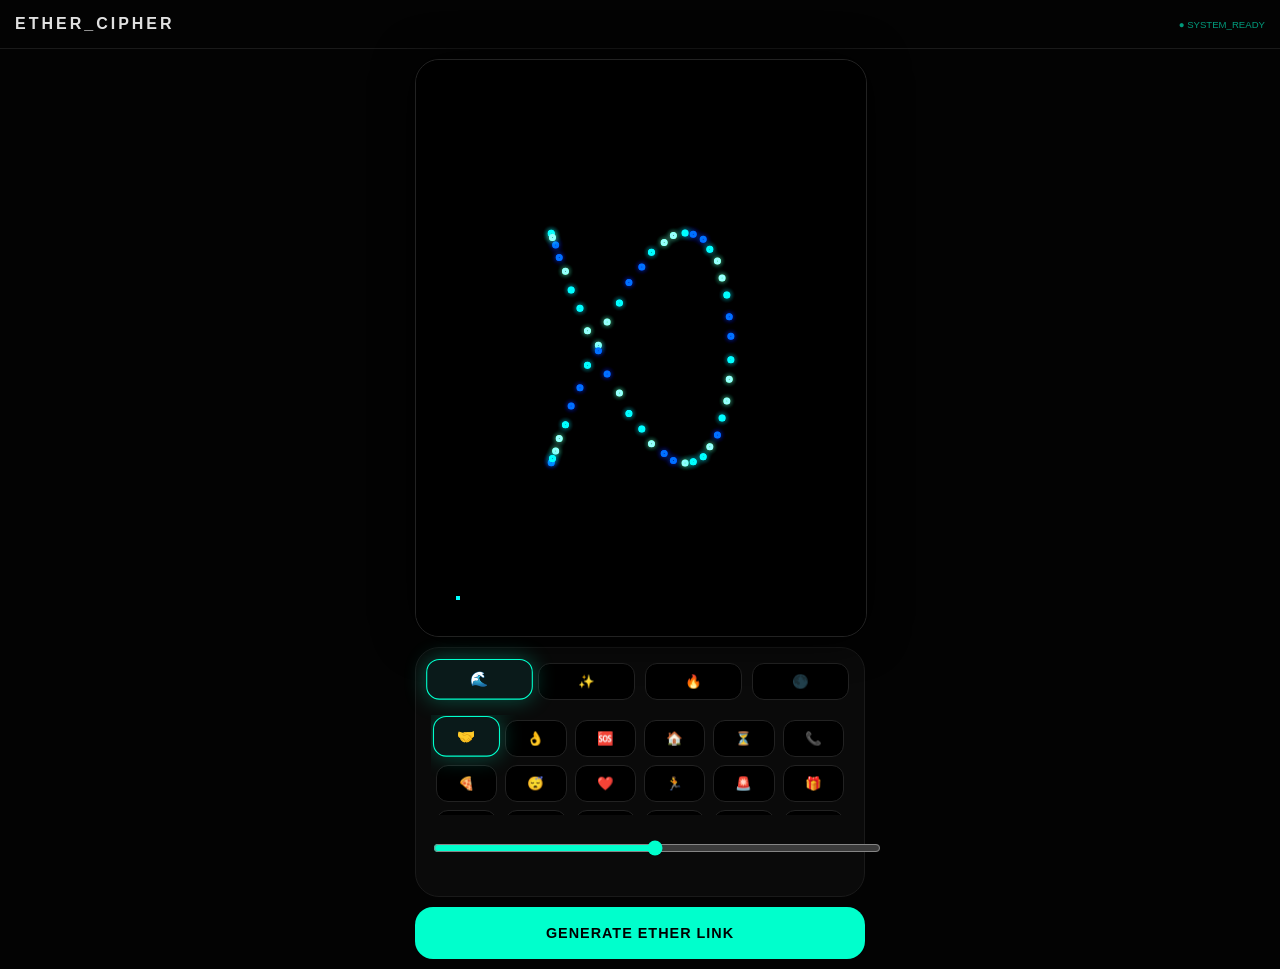
==== commit 54a6ff75: "more vivid paterns" ====
--- a/index.html
+++ b/index.html
@@ -3,104 +3,93 @@
 <head>
     <meta charset="UTF-8">
     <meta name="viewport" content="width=device-width, initial-scale=1.0">
-    <title>SilentSpeak | Hypnotic Cipher</title>
+    <title>SilentSpeak | Ether Cipher</title>
     <style>
-        :root { --bg: #050505; --accent: #00ff9d; --surface: #111; --text: #fff; }
-        body { background: var(--bg); color: var(--text); font-family: 'Courier New', monospace; margin: 0; overflow: hidden; }
-        .app-container { max-width: 450px; margin: 0 auto; padding: 15px; height: 100vh; display: flex; flex-direction: column; }
-        header { padding: 15px; border-bottom: 1px solid #222; display: flex; justify-content: space-between; align-items: center; letter-spacing: 2px; }
-        
-        .canvas-wrapper { width: 100%; flex-grow: 1; min-height: 350px; background: #000; border-radius: 20px; border: 1px solid #222; margin-bottom: 15px; position: relative; box-shadow: 0 0 30px rgba(0,255,157,0.05); }
-        canvas { width: 100%; height: 100%; display: block; border-radius: 20px; }
-
-        .controls { background: var(--surface); padding: 15px; border-radius: 20px; border: 1px solid #222; }
-        .section-label { font-size: 0.6rem; color: #555; text-transform: uppercase; margin: 10px 0; letter-spacing: 1px; }
-        
-        .grid { display: grid; grid-template-columns: repeat(4, 1fr); gap: 10px; }
-        .emoji-grid { display: grid; grid-template-columns: repeat(6, 1fr); gap: 8px; max-height: 100px; overflow-y: auto; padding: 5px; }
-        
-        button { background: #000; border: 1px solid #333; color: #fff; padding: 10px; border-radius: 12px; cursor: pointer; font-size: 1.2rem; transition: 0.3s; }
-        button.selected { border-color: var(--accent); box-shadow: 0 0 15px rgba(0,255,157,0.2); transform: scale(1.05); }
-        
-        .primary-btn { width: 100%; background: var(--accent); color: #000; font-weight: bold; padding: 16px; border: none; border-radius: 15px; margin-top: 15px; font-size: 1rem; cursor: pointer; }
-        input { width: 100%; padding: 12px; background: #000; border: 1px solid #333; color: #fff; border-radius: 10px; margin-bottom: 10px; }
-        
+        :root { --bg: #030303; --accent: #00ffcc; --surface: #0a0a0a; --text: #e0e0e0; }
+        body { background: var(--bg); color: var(--text); font-family: 'Segoe UI', sans-serif; margin: 0; overflow: hidden; }
+        .app-container { max-width: 450px; margin: 0 auto; padding: 10px; height: 100vh; display: flex; flex-direction: column; }
+        header { padding: 15px; border-bottom: 1px solid #1a1a1a; display: flex; justify-content: space-between; align-items: center; }
+        .canvas-wrapper { width: 100%; flex-grow: 1; min-height: 380px; background: #000; border-radius: 24px; border: 1px solid #222; margin-bottom: 10px; position: relative; box-shadow: 0 0 40px rgba(0,0,0,1); }
+        canvas { width: 100%; height: 100%; display: block; border-radius: 24px; filter: contrast(1.1) brightness(1.2); }
+        .controls { background: var(--surface); padding: 15px; border-radius: 24px; border: 1px solid #1a1a1a; }
+        .section-label { font-size: 0.6rem; color: #444; text-transform: uppercase; margin: 5px 0; letter-spacing: 2px; text-align: center; }
+        .grid { display: grid; grid-template-columns: repeat(4, 1fr); gap: 10px; margin-bottom: 15px; }
+        .emoji-grid { display: grid; grid-template-columns: repeat(6, 1fr); gap: 8px; max-height: 90px; overflow-y: auto; padding: 5px; }
+        button { background: #000; border: 1px solid #222; color: #fff; padding: 10px; border-radius: 12px; cursor: pointer; transition: 0.4s cubic-bezier(0.175, 0.885, 0.32, 1.275); }
+        button.selected { border-color: var(--accent); box-shadow: 0 0 20px rgba(0,255,204,0.3); transform: scale(1.1) translateY(-2px); background: #0a1a1a; }
+        .primary-btn { width: 100%; background: var(--accent); color: #000; font-weight: bold; padding: 18px; border: none; border-radius: 18px; margin-top: 10px; font-size: 0.9rem; cursor: pointer; letter-spacing: 1px; }
+        input { width: 100%; padding: 14px; background: #000; border: 1px solid #222; color: #fff; border-radius: 12px; margin-bottom: 10px; outline: none; }
         .view { display: none; height: 100%; flex-direction: column; }
         .view.active { display: flex; }
-        .hidden { display: none !important; }
-        .summary-card { display: flex; justify-content: space-around; background: #000; padding: 20px; border-radius: 15px; margin-top: 10px; border: 1px solid var(--accent); }
+        .summary-card { display: flex; align-items: center; justify-content: space-around; background: #000; padding: 20px; border-radius: 20px; border: 1px solid #1a1a1a; }
+        #status { font-size: 0.6rem; color: var(--accent); opacity: 0.6; }
     </style>
 </head>
 <body>
 
     <header>
-        <div onclick="location.hash=''; location.reload();" style="cursor:pointer"><b>SILENT_SPEAK</b></div>
-        <div id="status-dot" style="width:8px; height:8px; background:var(--accent); border-radius:50%; box-shadow:0 0 10px var(--accent);"></div>
+        <div onclick="location.hash=''; location.reload();" style="cursor:pointer; font-weight: bold; letter-spacing: 3px;">ETHER_CIPHER</div>
+        <div id="status">● SYSTEM_READY</div>
     </header>
 
     <div class="app-container">
         <section id="view-create" class="view active">
             <div class="canvas-wrapper"><canvas id="preview-canvas"></canvas></div>
-            
             <div class="controls">
-                <span class="section-label">Vibe Selection</span>
                 <div class="grid">
                     <button class="emo-btn selected" data-emo="serenity">🌊</button>
                     <button class="emo-btn" data-emo="joy">✨</button>
                     <button class="emo-btn" data-emo="rage">🔥</button>
                     <button class="emo-btn" data-emo="grief">🌑</button>
                 </div>
-
-                <span class="section-label">Intent Symbol</span>
                 <div class="emoji-grid" id="intent-picker"></div>
-
-                <input type="range" id="intensity" min="1" max="100" value="50" style="width:100%; accent-color:var(--accent); margin-top:15px;">
-            </div>
-            <button id="goto-encrypt" class="primary-btn">ENCODE MESSAGE</button>
+                <input type="range" id="intensity" min="1" max="100" value="50" style="width:100%; accent-color:var(--accent); margin-top:10px;">
+            </div>
+            <button id="goto-encrypt" class="primary-btn">GENERATE ETHER LINK</button>
         </section>
 
         <section id="view-encrypt" class="view">
-            <button onclick="switchView('create')" style="background:none; border:none; color:#555; text-align:left; padding:0; margin-bottom:20px;">← RETURN TO CANVAS</button>
-            <div class="controls">
-                <h2>Secure Link</h2>
-                <input type="text" id="pass-en" placeholder="Passphrase (e.g. 'blue')">
-                <button id="do-encrypt" class="primary-btn">GENERATE CIPHER</button>
-                <div id="result-area" class="hidden">
-                    <input type="text" id="final-link" readonly style="margin-top:20px; font-family:monospace; font-size:0.7rem;">
-                    <button id="copy-btn" style="width:100%; font-size:0.9rem; background:#222;">COPY TO CLIPBOARD</button>
+            <div class="controls" style="margin-top:20px;">
+                <h3 style="text-align:center">Set Key</h3>
+                <input type="text" id="pass-en" placeholder="Passphrase">
+                <button id="do-encrypt" class="primary-btn">LOCK LINK</button>
+                <div id="result-area" style="display:none; margin-top:20px;">
+                    <input type="text" id="final-link" readonly style="font-size:0.7rem">
+                    <button id="copy-btn" style="width:100%; background:#222; color:var(--accent)">COPY URL</button>
                 </div>
             </div>
+            <button onclick="switchView('create')" style="background:none; border:none; color:#444; margin-top:20px;">← Back to Visual</button>
         </section>
 
         <section id="view-decrypt" class="view">
             <div id="dec-input" class="controls" style="margin-top:50px;">
-                <h2>Encrypted Stream</h2>
+                <h3 style="text-align:center">Unlock Cipher</h3>
                 <input type="text" id="pass-de" placeholder="Enter Key">
-                <button id="do-decrypt" class="primary-btn">DECODE</button>
-            </div>
-            <div id="dec-output" class="hidden" style="height:100%; display:flex; flex-direction:column;">
+                <button id="do-decrypt" class="primary-btn">UNLOCK</button>
+            </div>
+            <div id="dec-output" style="display:none; height:100%; flex-direction:column;">
                 <div class="canvas-wrapper"><canvas id="view-canvas"></canvas></div>
                 <div class="summary-card">
-                    <span id="res-emo"></span>
+                    <span id="res-emo" style="letter-spacing:2px; font-size:0.7rem"></span>
                     <span id="res-int" style="font-size:2.5rem"></span>
                 </div>
-                <button onclick="location.hash=''; location.reload();" class="primary-btn" style="background:#111; color:#fff;">NEW CIPHER</button>
+                <button onclick="location.hash=''; location.reload();" class="primary-btn" style="background:#111; color:#fff;">NEW SESSION</button>
             </div>
         </section>
     </div>
 
     <script>
-        const EMOJIS = ["🤝","👌","🆘","🏠","⏳","📞","🍕","😴","❤️","🏃","🚨","🎁","🫂","✅","❓","⚠️","🕊️","💪","🌈","📍","🔒","💰","🔥","🧊","💊","💬","💀","🤫","👀","🥂","🦋","🛸","🌌","🧬"];
+        const EMOJIS = ["🤝","👌","🆘","🏠","⏳","📞","🍕","😴","❤️","🏃","🚨","🎁","🫂","✅","❓","⚠️","🕊️","💪","🌈","📍","🔒","💰","🔥","🧊","💊","💬","💀","🤫","👀","🥂","🦋","🛸","🌌","🧬","🌹","💎"];
         const PALETTES = { 
             serenity:['#00f2ff','#7effd4','#0062ff'], 
-            joy:['#fff000','#ff00d4','#00ff9d'], 
-            rage:['#ff4800','#ff0000','#fff'], 
-            grief:['#4e008a','#111','#555'] 
+            joy:['#ffd700','#ff00d4','#00ffcc'], 
+            rage:['#ff3300','#ff0055','#ffffff'], 
+            grief:['#6a00ff','#1a1a1a','#444444'] 
         };
         
         let state = { emo:'serenity', int:50, intent:'🤝', seed:Math.random() };
 
-        // Emoji Init
+        // UI Initialization
         const picker = document.getElementById('intent-picker');
         EMOJIS.forEach(e => {
             const b = document.createElement('button');
@@ -130,105 +119,112 @@
         document.getElementById('intensity').oninput = (e) => state.int = e.target.value;
         document.getElementById('goto-encrypt').onclick = () => switchView('encrypt');
 
-        // Mesmerizing Animation Engine
+        // MAGICAL ANIMATION ENGINE (Harmonographs & Light Trails)
         function runAnim(canvasId) {
             const canvas = document.getElementById(canvasId);
-            const ctx = canvas.getContext('2d');
+            const ctx = canvas.getContext('2d', { alpha: false });
             let t = 0;
 
             function draw() {
-                canvas.width = canvas.clientWidth; canvas.height = canvas.clientHeight;
+                if (canvas.offsetParent === null) return requestAnimationFrame(draw);
+                canvas.width = canvas.clientWidth * window.devicePixelRatio;
+                canvas.height = canvas.clientHeight * window.devicePixelRatio;
                 const cx = canvas.width / 2;
                 const cy = canvas.height / 2;
                 
-                // Ghosting Effect (Mesmerizing Trails)
-                ctx.fillStyle = 'rgba(0,0,0,0.08)'; 
+                // Magical "Fade" - creating the neon trail effect
+                ctx.fillStyle = 'rgba(0,0,0,0.05)'; 
                 ctx.fillRect(0,0,canvas.width,canvas.height);
 
                 const colors = PALETTES[state.emo];
                 const factor = state.int / 100;
-                
-                // Draw Intent Hidden Cipher
+                const speed = 0.005 + (factor * 0.02);
+
+                // Hidden Data Cipher (Discrete dots in bottom corner)
                 ctx.fillStyle = colors[0];
                 const intentIdx = EMOJIS.indexOf(state.intent) + 1;
-                for(let j=0; j<intentIdx; j++) ctx.fillRect(20+(j*4), canvas.height-20, 2, 2);
-
-                // Geometric Emotion Math
-                const count = 40;
+                for(let j=0; j<intentIdx; j++) ctx.fillRect(40+(j*10), canvas.height-40, 4, 4);
+
+                // Particle Loop
+                const count = 50;
+                ctx.shadowBlur = 15 * factor;
+                ctx.lineWidth = 1.5 + (factor * 3);
+
                 for(let i=0; i < count; i++) {
                     ctx.strokeStyle = colors[i % colors.length];
-                    ctx.lineWidth = 1 + factor * 2;
+                    ctx.shadowColor = colors[i % colors.length];
                     ctx.beginPath();
                     
                     let x, y;
-                    const angle = (i / count) * Math.PI * 2 + t;
+                    const p = (i / count) * Math.PI * 2;
                     
                     if(state.emo === 'serenity') {
-                        // Lissajous Curve
-                        x = cx + Math.sin(angle * 2 + t) * (120 * factor + 20);
-                        y = cy + Math.cos(angle * 3 + t * 0.5) * (120 * factor + 20);
+                        // Harmonograph: Silk Weaving
+                        x = cx + Math.sin(t * 1.1 + p * 2) * cx * 0.8 * factor;
+                        y = cy + Math.cos(t * 0.9 + p * 3) * cy * 0.8 * factor;
                     } else if(state.emo === 'joy') {
-                        // Expanding Spiral
-                        const r = (20 + i * 4) * factor + Math.sin(t*2)*20;
-                        x = cx + Math.cos(angle + t) * r;
-                        y = cy + Math.sin(angle + t) * r;
+                        // Flower of Life / Spirograph
+                        const r = (cx * 0.5 * factor) * Math.sin(t + p * 5);
+                        x = cx + Math.cos(p + t) * (r + 100);
+                        y = cy + Math.sin(p + t) * (r + 100);
                     } else if(state.emo === 'rage') {
-                        // Fractal Glitch
-                        x = cx + (Math.random() - 0.5) * canvas.width * factor;
-                        y = cy + (Math.random() - 0.5) * canvas.height * factor;
+                        // Lightning / Chaotic Energy
+                        x = cx + Math.tan(Math.sin(t + p)) * cx * factor;
+                        y = cy + Math.cos(t * 5 + p) * cy * factor;
                     } else {
-                        // Heavy Rainfall
-                        x = (canvas.width / count) * i;
-                        y = (t * 200 + i * 100) % canvas.height;
+                        // Dark Matter / Gravity Wells
+                        const d = (Math.sin(t + p) * 150) * factor;
+                        x = cx + Math.cos(p) * (200 - d);
+                        y = cy + Math.sin(p) * (200 - d);
                     }
 
-                    ctx.arc(x, y, 2 + factor * 5, 0, Math.PI * 2);
+                    ctx.arc(x, y, 2, 0, Math.PI * 2);
                     ctx.stroke();
                 }
 
-                t += 0.01 + (factor * 0.02);
+                t += speed;
                 requestAnimationFrame(draw);
             }
             draw();
         }
 
-        // Crypto
-        const buffToB64 = (buf) => btoa(String.fromCharCode(...new Uint8Array(buf)));
-        const b64ToBuff = (b64) => Uint8Array.from(atob(b64), c => c.charCodeAt(0));
+        // CRYSTAL CRYPTO (Fixed Buffer)
+        const b64 = (b) => btoa(String.fromCharCode(...new Uint8Array(b)));
+        const d64 = (s) => Uint8Array.from(atob(s), c => c.charCodeAt(0));
 
         async function handleEnc() {
             const pass = document.getElementById('pass-en').value;
-            if(!pass) return alert("Enter Key");
+            if(!pass) return alert("Define a Key");
             const data = new TextEncoder().encode(JSON.stringify(state));
             const salt = crypto.getRandomValues(new Uint8Array(16));
             const iv = crypto.getRandomValues(new Uint8Array(12));
-            const keyMat = await crypto.subtle.importKey("raw", new TextEncoder().encode(pass), "PBKDF2", false, ["deriveKey"]);
-            const key = await crypto.subtle.deriveKey({name:"PBKDF2", salt, iterations:10000, hash:"SHA-256"}, keyMat, {name:"AES-GCM", length:256}, false, ["encrypt"]);
+            const kMat = await crypto.subtle.importKey("raw", new TextEncoder().encode(pass), "PBKDF2", false, ["deriveKey"]);
+            const key = await crypto.subtle.deriveKey({name:"PBKDF2", salt, iterations:10000, hash:"SHA-256"}, kMat, {name:"AES-GCM", length:256}, false, ["encrypt"]);
             const cipher = await crypto.subtle.encrypt({name:"AES-GCM", iv}, key, data);
-            const pack = { c: buffToB64(cipher), s: buffToB64(salt), v: buffToB64(iv) };
+            const pack = { c: b64(cipher), s: b64(salt), v: b64(iv) };
             document.getElementById('final-link').value = window.location.origin + window.location.pathname + '#' + encodeURIComponent(btoa(JSON.stringify(pack)));
-            document.getElementById('result-area').classList.remove('hidden');
+            document.getElementById('result-area').style.display = 'block';
         }
 
         async function handleDec() {
             try {
                 const pass = document.getElementById('pass-de').value;
                 const pack = JSON.parse(atob(decodeURIComponent(window.location.hash.substring(1))));
-                const keyMat = await crypto.subtle.importKey("raw", new TextEncoder().encode(pass), "PBKDF2", false, ["deriveKey"]);
-                const key = await crypto.subtle.deriveKey({name:"PBKDF2", salt:b64ToBuff(pack.s), iterations:10000, hash:"SHA-256"}, keyMat, {name:"AES-GCM", length:256}, false, ["decrypt"]);
-                const dec = await crypto.subtle.decrypt({name:"AES-GCM", iv:b64ToBuff(pack.v)}, key, b64ToBuff(pack.c));
+                const kMat = await crypto.subtle.importKey("raw", new TextEncoder().encode(pass), "PBKDF2", false, ["deriveKey"]);
+                const key = await crypto.subtle.deriveKey({name:"PBKDF2", salt:d64(pack.s), iterations:10000, hash:"SHA-256"}, kMat, {name:"AES-GCM", length:256}, false, ["decrypt"]);
+                const dec = await crypto.subtle.decrypt({name:"AES-GCM", iv:d64(pack.v)}, key, d64(pack.c));
                 state = JSON.parse(new TextDecoder().decode(dec));
-                document.getElementById('dec-input').classList.add('hidden');
+                document.getElementById('dec-input').style.display = 'none';
                 document.getElementById('dec-output').style.display = 'flex';
-                document.getElementById('res-emo').innerText = {serenity:'SERENITY', joy:'JOY', rage:'RAGE', grief:'GRIEF'}[state.emo];
+                document.getElementById('res-emo').innerText = state.emo.toUpperCase();
                 document.getElementById('res-int').innerText = state.intent;
                 runAnim('view-canvas');
-            } catch(e) { alert("Wrong Key"); }
+            } catch(e) { alert("Key Incorrect"); }
         }
 
         document.getElementById('do-encrypt').onclick = handleEnc;
         document.getElementById('do-decrypt').onclick = handleDec;
-        document.getElementById('copy-btn').onclick = () => { document.getElementById('final-link').select(); document.execCommand('copy'); alert("Cipher Copied"); };
+        document.getElementById('copy-btn').onclick = () => { document.getElementById('final-link').select(); document.execCommand('copy'); alert("Link Synthesized"); };
 
         runAnim('preview-canvas');
         if(window.location.hash) switchView('decrypt');
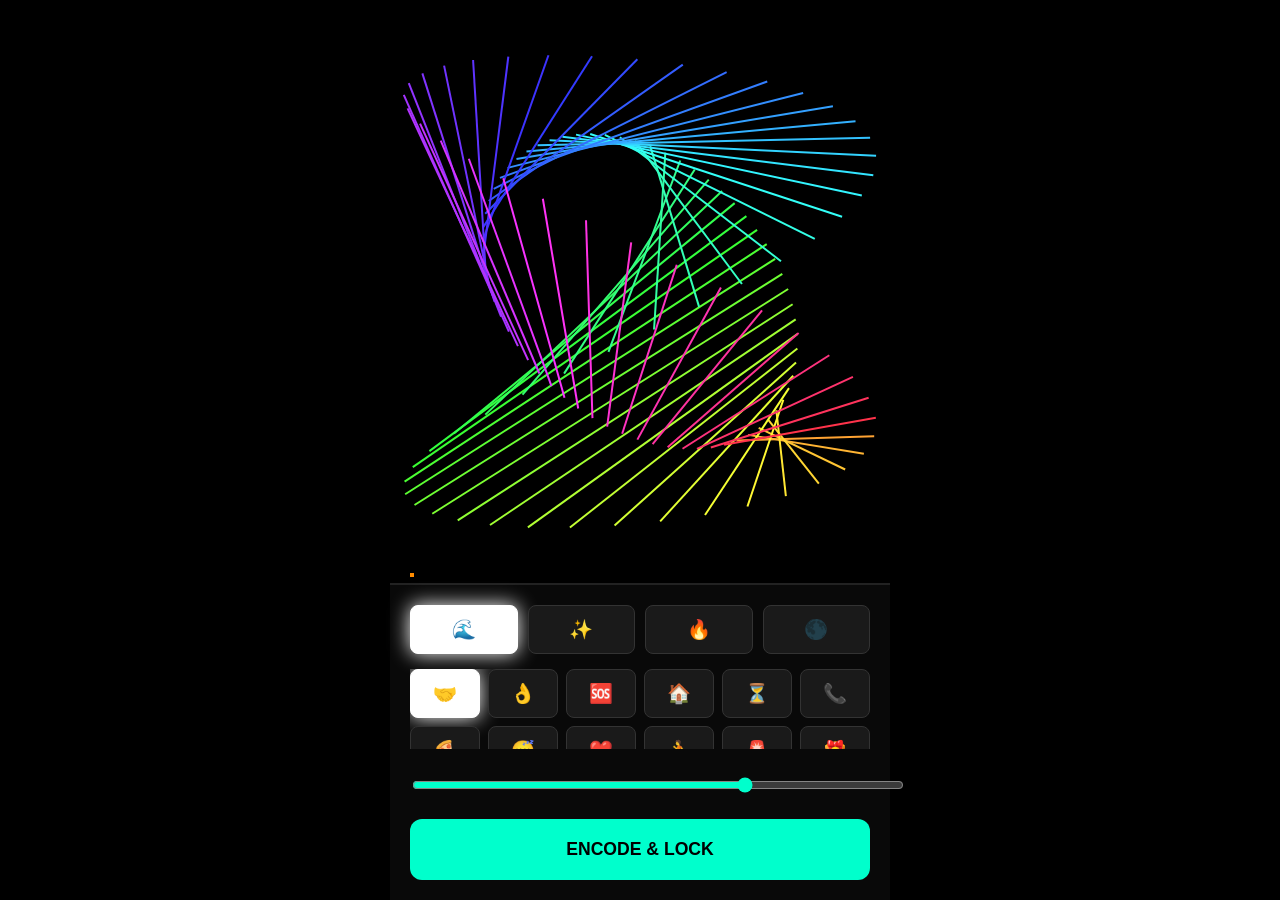
==== commit 79c612b8: "patterns updated" ====
--- a/index.html
+++ b/index.html
@@ -3,38 +3,40 @@
 <head>
     <meta charset="UTF-8">
     <meta name="viewport" content="width=device-width, initial-scale=1.0">
-    <title>SilentSpeak | Ether Cipher</title>
+    <title>SilentSpeak | Supernova</title>
     <style>
-        :root { --bg: #030303; --accent: #00ffcc; --surface: #0a0a0a; --text: #e0e0e0; }
-        body { background: var(--bg); color: var(--text); font-family: 'Segoe UI', sans-serif; margin: 0; overflow: hidden; }
-        .app-container { max-width: 450px; margin: 0 auto; padding: 10px; height: 100vh; display: flex; flex-direction: column; }
-        header { padding: 15px; border-bottom: 1px solid #1a1a1a; display: flex; justify-content: space-between; align-items: center; }
-        .canvas-wrapper { width: 100%; flex-grow: 1; min-height: 380px; background: #000; border-radius: 24px; border: 1px solid #222; margin-bottom: 10px; position: relative; box-shadow: 0 0 40px rgba(0,0,0,1); }
-        canvas { width: 100%; height: 100%; display: block; border-radius: 24px; filter: contrast(1.1) brightness(1.2); }
-        .controls { background: var(--surface); padding: 15px; border-radius: 24px; border: 1px solid #1a1a1a; }
-        .section-label { font-size: 0.6rem; color: #444; text-transform: uppercase; margin: 5px 0; letter-spacing: 2px; text-align: center; }
+        :root { --bg: #000; --accent: #fff; --surface: #111; }
+        body { background: var(--bg); color: #fff; font-family: 'Arial Black', sans-serif; margin: 0; overflow: hidden; }
+        .app-container { max-width: 500px; margin: 0 auto; height: 100vh; display: flex; flex-direction: column; }
+        
+        /* The Preview Window */
+        .canvas-wrapper { width: 100%; flex-grow: 1; background: #000; position: relative; overflow: hidden; }
+        canvas { width: 100%; height: 100%; display: block; }
+
+        /* UI Overlay */
+        .controls { background: rgba(10, 10, 10, 0.9); padding: 20px; border-top: 2px solid #222; backdrop-filter: blur(10px); }
         .grid { display: grid; grid-template-columns: repeat(4, 1fr); gap: 10px; margin-bottom: 15px; }
-        .emoji-grid { display: grid; grid-template-columns: repeat(6, 1fr); gap: 8px; max-height: 90px; overflow-y: auto; padding: 5px; }
-        button { background: #000; border: 1px solid #222; color: #fff; padding: 10px; border-radius: 12px; cursor: pointer; transition: 0.4s cubic-bezier(0.175, 0.885, 0.32, 1.275); }
-        button.selected { border-color: var(--accent); box-shadow: 0 0 20px rgba(0,255,204,0.3); transform: scale(1.1) translateY(-2px); background: #0a1a1a; }
-        .primary-btn { width: 100%; background: var(--accent); color: #000; font-weight: bold; padding: 18px; border: none; border-radius: 18px; margin-top: 10px; font-size: 0.9rem; cursor: pointer; letter-spacing: 1px; }
-        input { width: 100%; padding: 14px; background: #000; border: 1px solid #222; color: #fff; border-radius: 12px; margin-bottom: 10px; outline: none; }
+        .emoji-grid { display: grid; grid-template-columns: repeat(6, 1fr); gap: 8px; max-height: 80px; overflow-y: auto; margin-bottom: 10px; }
+        
+        button { background: #1a1a1a; border: 1px solid #333; color: #fff; padding: 12px; border-radius: 8px; cursor: pointer; font-size: 1.2rem; }
+        button.selected { border-color: #fff; background: #fff; color: #000; box-shadow: 0 0 20px #fff; }
+        
+        .primary-btn { width: 100%; background: #00ffcc; color: #000; font-weight: 900; padding: 20px; border: none; border-radius: 12px; font-size: 1.1rem; cursor: pointer; text-transform: uppercase; }
+        
+        input { width: 100%; padding: 15px; background: #000; border: 1px solid #444; color: #fff; border-radius: 8px; margin-bottom: 10px; }
         .view { display: none; height: 100%; flex-direction: column; }
         .view.active { display: flex; }
-        .summary-card { display: flex; align-items: center; justify-content: space-around; background: #000; padding: 20px; border-radius: 20px; border: 1px solid #1a1a1a; }
-        #status { font-size: 0.6rem; color: var(--accent); opacity: 0.6; }
+        .summary-card { position: absolute; top: 20px; left: 20px; right: 20px; display: flex; justify-content: space-between; pointer-events: none; }
+        .big-text { font-size: 3rem; text-shadow: 0 0 20px #000; }
     </style>
 </head>
 <body>
 
-    <header>
-        <div onclick="location.hash=''; location.reload();" style="cursor:pointer; font-weight: bold; letter-spacing: 3px;">ETHER_CIPHER</div>
-        <div id="status">● SYSTEM_READY</div>
-    </header>
-
     <div class="app-container">
         <section id="view-create" class="view active">
-            <div class="canvas-wrapper"><canvas id="preview-canvas"></canvas></div>
+            <div class="canvas-wrapper">
+                <canvas id="preview-canvas"></canvas>
+            </div>
             <div class="controls">
                 <div class="grid">
                     <button class="emo-btn selected" data-emo="serenity">🌊</button>
@@ -43,53 +45,48 @@
                     <button class="emo-btn" data-emo="grief">🌑</button>
                 </div>
                 <div class="emoji-grid" id="intent-picker"></div>
-                <input type="range" id="intensity" min="1" max="100" value="50" style="width:100%; accent-color:var(--accent); margin-top:10px;">
-            </div>
-            <button id="goto-encrypt" class="primary-btn">GENERATE ETHER LINK</button>
+                <input type="range" id="intensity" min="1" max="100" value="70" style="width:100%; accent-color:#00ffcc">
+                <button id="goto-encrypt" class="primary-btn">ENCODE & LOCK</button>
+            </div>
         </section>
 
         <section id="view-encrypt" class="view">
-            <div class="controls" style="margin-top:20px;">
-                <h3 style="text-align:center">Set Key</h3>
-                <input type="text" id="pass-en" placeholder="Passphrase">
-                <button id="do-encrypt" class="primary-btn">LOCK LINK</button>
+            <div class="controls" style="margin-top:auto;">
+                <h1 style="text-align:center">Set Passphrase</h1>
+                <input type="text" id="pass-en" placeholder="PASSWORD">
+                <button id="do-encrypt" class="primary-btn">GENERATE SECURE URL</button>
                 <div id="result-area" style="display:none; margin-top:20px;">
-                    <input type="text" id="final-link" readonly style="font-size:0.7rem">
-                    <button id="copy-btn" style="width:100%; background:#222; color:var(--accent)">COPY URL</button>
+                    <input type="text" id="final-link" readonly>
+                    <button id="copy-btn" style="width:100%; background:#fff; color:#000">COPY LINK</button>
                 </div>
-            </div>
-            <button onclick="switchView('create')" style="background:none; border:none; color:#444; margin-top:20px;">← Back to Visual</button>
+                <button onclick="switchView('create')" style="width:100%; background:none; border:none; color:#666; margin-top:15px;">← CANCEL</button>
+            </div>
         </section>
 
         <section id="view-decrypt" class="view">
-            <div id="dec-input" class="controls" style="margin-top:50px;">
-                <h3 style="text-align:center">Unlock Cipher</h3>
-                <input type="text" id="pass-de" placeholder="Enter Key">
-                <button id="do-decrypt" class="primary-btn">UNLOCK</button>
+            <div id="dec-input" class="controls" style="margin-top:auto;">
+                <h1 style="text-align:center">Unlock Visual</h1>
+                <input type="text" id="pass-de" placeholder="ENTER KEY">
+                <button id="do-decrypt" class="primary-btn">DECODE</button>
             </div>
             <div id="dec-output" style="display:none; height:100%; flex-direction:column;">
-                <div class="canvas-wrapper"><canvas id="view-canvas"></canvas></div>
-                <div class="summary-card">
-                    <span id="res-emo" style="letter-spacing:2px; font-size:0.7rem"></span>
-                    <span id="res-int" style="font-size:2.5rem"></span>
+                <div class="canvas-wrapper">
+                    <canvas id="view-canvas"></canvas>
+                    <div class="summary-card">
+                        <span id="res-emo" class="big-text"></span>
+                        <span id="res-int" class="big-text"></span>
+                    </div>
                 </div>
-                <button onclick="location.hash=''; location.reload();" class="primary-btn" style="background:#111; color:#fff;">NEW SESSION</button>
+                <button onclick="location.hash=''; location.reload();" class="primary-btn" style="border-radius:0;">CREATE NEW</button>
             </div>
         </section>
     </div>
 
     <script>
         const EMOJIS = ["🤝","👌","🆘","🏠","⏳","📞","🍕","😴","❤️","🏃","🚨","🎁","🫂","✅","❓","⚠️","🕊️","💪","🌈","📍","🔒","💰","🔥","🧊","💊","💬","💀","🤫","👀","🥂","🦋","🛸","🌌","🧬","🌹","💎"];
-        const PALETTES = { 
-            serenity:['#00f2ff','#7effd4','#0062ff'], 
-            joy:['#ffd700','#ff00d4','#00ffcc'], 
-            rage:['#ff3300','#ff0055','#ffffff'], 
-            grief:['#6a00ff','#1a1a1a','#444444'] 
-        };
-        
-        let state = { emo:'serenity', int:50, intent:'🤝', seed:Math.random() };
-
-        // UI Initialization
+        let state = { emo:'serenity', int:70, intent:'🤝', seed:Math.random() };
+
+        // UI Setup
         const picker = document.getElementById('intent-picker');
         EMOJIS.forEach(e => {
             const b = document.createElement('button');
@@ -119,82 +116,87 @@
         document.getElementById('intensity').oninput = (e) => state.int = e.target.value;
         document.getElementById('goto-encrypt').onclick = () => switchView('encrypt');
 
-        // MAGICAL ANIMATION ENGINE (Harmonographs & Light Trails)
+        // FLASHY ANIMATION ENGINE
         function runAnim(canvasId) {
             const canvas = document.getElementById(canvasId);
-            const ctx = canvas.getContext('2d', { alpha: false });
+            const ctx = canvas.getContext('2d');
             let t = 0;
 
             function draw() {
                 if (canvas.offsetParent === null) return requestAnimationFrame(draw);
-                canvas.width = canvas.clientWidth * window.devicePixelRatio;
-                canvas.height = canvas.clientHeight * window.devicePixelRatio;
-                const cx = canvas.width / 2;
-                const cy = canvas.height / 2;
+                canvas.width = canvas.clientWidth;
+                canvas.height = canvas.clientHeight;
+                const w = canvas.width;
+                const h = canvas.height;
                 
-                // Magical "Fade" - creating the neon trail effect
-                ctx.fillStyle = 'rgba(0,0,0,0.05)'; 
-                ctx.fillRect(0,0,canvas.width,canvas.height);
-
-                const colors = PALETTES[state.emo];
+                // Subtractive clear for trails
+                ctx.fillStyle = 'rgba(0,0,0,0.1)';
+                ctx.fillRect(0,0,w,h);
+
                 const factor = state.int / 100;
-                const speed = 0.005 + (factor * 0.02);
-
-                // Hidden Data Cipher (Discrete dots in bottom corner)
-                ctx.fillStyle = colors[0];
+                const hueShift = t * 50; // Dynamic color cycling
+
+                // Intent Cipher (Bottom hidden marks)
+                ctx.fillStyle = `hsl(${hueShift}, 100%, 50%)`;
                 const intentIdx = EMOJIS.indexOf(state.intent) + 1;
-                for(let j=0; j<intentIdx; j++) ctx.fillRect(40+(j*10), canvas.height-40, 4, 4);
-
-                // Particle Loop
-                const count = 50;
-                ctx.shadowBlur = 15 * factor;
-                ctx.lineWidth = 1.5 + (factor * 3);
-
-                for(let i=0; i < count; i++) {
-                    ctx.strokeStyle = colors[i % colors.length];
-                    ctx.shadowColor = colors[i % colors.length];
+                for(let j=0; j<intentIdx; j++) ctx.fillRect(20+(j*6), h-10, 4, 4);
+
+                ctx.lineWidth = 2;
+                const lines = 30 + (factor * 50);
+
+                for(let i=0; i<lines; i++) {
                     ctx.beginPath();
+                    // Rainbow colors based on line index and time
+                    ctx.strokeStyle = `hsl(${(i * 5) + hueShift}, 100%, 60%)`;
                     
-                    let x, y;
-                    const p = (i / count) * Math.PI * 2;
-                    
+                    let x1, y1, x2, y2;
+                    const angle = (i / lines) * Math.PI * 2;
+                    const dist = (w < h ? w : h) * 0.45 * factor;
+
                     if(state.emo === 'serenity') {
-                        // Harmonograph: Silk Weaving
-                        x = cx + Math.sin(t * 1.1 + p * 2) * cx * 0.8 * factor;
-                        y = cy + Math.cos(t * 0.9 + p * 3) * cy * 0.8 * factor;
+                        // Weaving Silk Waves
+                        x1 = w/2 + Math.sin(t + angle) * dist;
+                        y1 = h/2 + Math.cos(t * 0.5 + angle) * dist;
+                        x2 = w/2 + Math.cos(t * 0.2 + angle * 2) * (dist * 1.5);
+                        y2 = h/2 + Math.sin(t + angle) * (dist * 1.5);
                     } else if(state.emo === 'joy') {
-                        // Flower of Life / Spirograph
-                        const r = (cx * 0.5 * factor) * Math.sin(t + p * 5);
-                        x = cx + Math.cos(p + t) * (r + 100);
-                        y = cy + Math.sin(p + t) * (r + 100);
+                        // Exploding Star
+                        x1 = w/2 + Math.cos(angle + t) * (dist * 0.2);
+                        y1 = h/2 + Math.sin(angle + t) * (dist * 0.2);
+                        x2 = w/2 + Math.cos(angle - t * 2) * (dist * 2);
+                        y2 = h/2 + Math.sin(angle - t * 2) * (dist * 2);
                     } else if(state.emo === 'rage') {
-                        // Lightning / Chaotic Energy
-                        x = cx + Math.tan(Math.sin(t + p)) * cx * factor;
-                        y = cy + Math.cos(t * 5 + p) * cy * factor;
+                        // Jagged Lightning
+                        x1 = Math.random() * w;
+                        y1 = Math.random() * h;
+                        x2 = x1 + (Math.random() - 0.5) * 200 * factor;
+                        y2 = y1 + (Math.random() - 0.5) * 200 * factor;
                     } else {
-                        // Dark Matter / Gravity Wells
-                        const d = (Math.sin(t + p) * 150) * factor;
-                        x = cx + Math.cos(p) * (200 - d);
-                        y = cy + Math.sin(p) * (200 - d);
+                        // Deep Tunnel
+                        const r = (i * 10) % (dist * 2);
+                        ctx.arc(w/2, h/2, r, 0, Math.PI * 2);
                     }
 
-                    ctx.arc(x, y, 2, 0, Math.PI * 2);
+                    if(state.emo !== 'grief') {
+                        ctx.moveTo(x1, y1);
+                        ctx.lineTo(x2, y2);
+                    }
                     ctx.stroke();
                 }
 
-                t += speed;
+                t += 0.01;
                 requestAnimationFrame(draw);
             }
             draw();
         }
 
-        // CRYSTAL CRYPTO (Fixed Buffer)
+        // Crypto
         const b64 = (b) => btoa(String.fromCharCode(...new Uint8Array(b)));
         const d64 = (s) => Uint8Array.from(atob(s), c => c.charCodeAt(0));
 
         async function handleEnc() {
             const pass = document.getElementById('pass-en').value;
-            if(!pass) return alert("Define a Key");
+            if(!pass) return alert("ENTER PASSWORD");
             const data = new TextEncoder().encode(JSON.stringify(state));
             const salt = crypto.getRandomValues(new Uint8Array(16));
             const iv = crypto.getRandomValues(new Uint8Array(12));
@@ -219,12 +221,12 @@
                 document.getElementById('res-emo').innerText = state.emo.toUpperCase();
                 document.getElementById('res-int').innerText = state.intent;
                 runAnim('view-canvas');
-            } catch(e) { alert("Key Incorrect"); }
+            } catch(e) { alert("WRONG KEY"); }
         }
 
         document.getElementById('do-encrypt').onclick = handleEnc;
         document.getElementById('do-decrypt').onclick = handleDec;
-        document.getElementById('copy-btn').onclick = () => { document.getElementById('final-link').select(); document.execCommand('copy'); alert("Link Synthesized"); };
+        document.getElementById('copy-btn').onclick = () => { document.getElementById('final-link').select(); document.execCommand('copy'); alert("LINK COPIED"); };
 
         runAnim('preview-canvas');
         if(window.location.hash) switchView('decrypt');
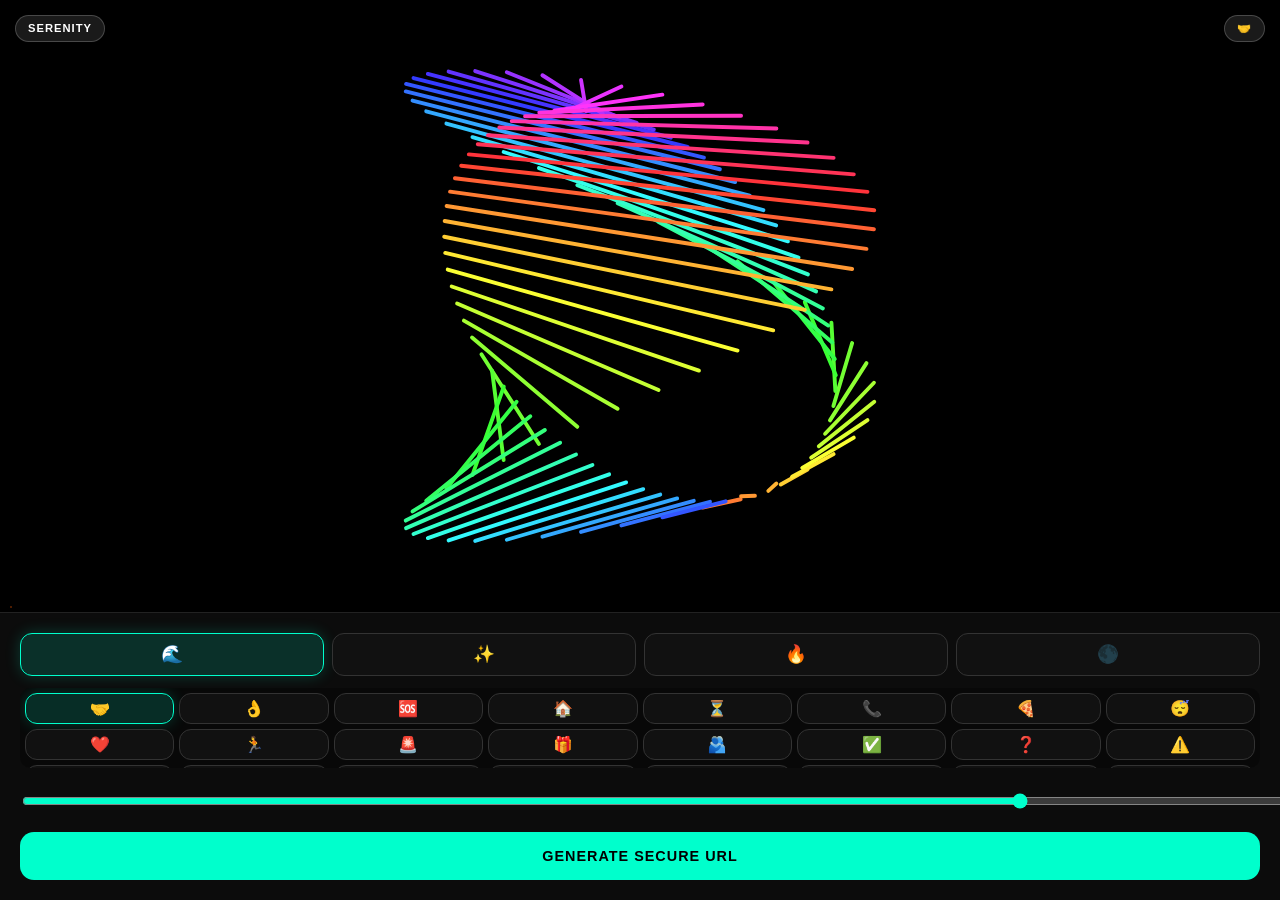
==== commit 9c9c2e85: "the text on the reciever side were to big" ====
--- a/index.html
+++ b/index.html
@@ -2,32 +2,60 @@
 <html lang="en">
 <head>
     <meta charset="UTF-8">
-    <meta name="viewport" content="width=device-width, initial-scale=1.0">
-    <title>SilentSpeak | Supernova</title>
+    <meta name="viewport" content="width=device-width, initial-scale=1.0, maximum-scale=1.0, user-scalable=no">
+    <title>SilentSpeak | Supernova v6</title>
     <style>
-        :root { --bg: #000; --accent: #fff; --surface: #111; }
-        body { background: var(--bg); color: #fff; font-family: 'Arial Black', sans-serif; margin: 0; overflow: hidden; }
-        .app-container { max-width: 500px; margin: 0 auto; height: 100vh; display: flex; flex-direction: column; }
-        
-        /* The Preview Window */
-        .canvas-wrapper { width: 100%; flex-grow: 1; background: #000; position: relative; overflow: hidden; }
+        :root { --bg: #000; --accent: #00ffcc; --glass: rgba(15, 15, 15, 0.85); }
+        body, html { background: var(--bg); color: #fff; font-family: -apple-system, BlinkMacSystemFont, "Segoe UI", Roboto, sans-serif; margin: 0; padding: 0; height: 100%; overflow: hidden; }
+        
+        .app-container { display: flex; flex-direction: column; height: 100vh; width: 100vw; }
+        
+        /* The Visual Window */
+        .canvas-wrapper { flex-grow: 1; position: relative; background: #000; overflow: hidden; }
         canvas { width: 100%; height: 100%; display: block; }
 
-        /* UI Overlay */
-        .controls { background: rgba(10, 10, 10, 0.9); padding: 20px; border-top: 2px solid #222; backdrop-filter: blur(10px); }
-        .grid { display: grid; grid-template-columns: repeat(4, 1fr); gap: 10px; margin-bottom: 15px; }
-        .emoji-grid { display: grid; grid-template-columns: repeat(6, 1fr); gap: 8px; max-height: 80px; overflow-y: auto; margin-bottom: 10px; }
-        
-        button { background: #1a1a1a; border: 1px solid #333; color: #fff; padding: 12px; border-radius: 8px; cursor: pointer; font-size: 1.2rem; }
-        button.selected { border-color: #fff; background: #fff; color: #000; box-shadow: 0 0 20px #fff; }
-        
-        .primary-btn { width: 100%; background: #00ffcc; color: #000; font-weight: 900; padding: 20px; border: none; border-radius: 12px; font-size: 1.1rem; cursor: pointer; text-transform: uppercase; }
-        
-        input { width: 100%; padding: 15px; background: #000; border: 1px solid #444; color: #fff; border-radius: 8px; margin-bottom: 10px; }
+        /* FIXED: Small, clean labels instead of giant text */
+        .status-overlay {
+            position: absolute; top: 15px; left: 15px; right: 15px;
+            display: flex; justify-content: space-between; pointer-events: none;
+        }
+        .mini-badge {
+            background: rgba(255,255,255,0.1); backdrop-filter: blur(10px);
+            padding: 6px 12px; border-radius: 20px; font-size: 0.7rem;
+            letter-spacing: 1px; border: 1px solid rgba(255,255,255,0.2);
+            font-weight: bold; text-transform: uppercase;
+        }
+
+        /* UI Controls */
+        .controls { 
+            background: var(--glass); padding: 20px; border-top: 1px solid #222; 
+            backdrop-filter: blur(20px); z-index: 10;
+        }
+        .grid { display: grid; grid-template-columns: repeat(4, 1fr); gap: 8px; margin-bottom: 12px; }
+        .emoji-grid { 
+            display: grid; grid-template-columns: repeat(8, 1fr); gap: 5px; 
+            max-height: 70px; overflow-y: auto; margin-bottom: 10px; padding: 5px;
+            background: rgba(0,0,0,0.3); border-radius: 10px;
+        }
+        
+        button { background: #111; border: 1px solid #333; color: #fff; padding: 10px; border-radius: 12px; cursor: pointer; font-size: 1.1rem; transition: 0.2s; }
+        button.selected { border-color: var(--accent); background: rgba(0,255,204,0.15); box-shadow: 0 0 15px rgba(0,255,204,0.2); }
+        
+        .primary-btn { 
+            width: 100%; background: var(--accent); color: #000; font-weight: 800; 
+            padding: 16px; border: none; border-radius: 14px; font-size: 0.9rem; 
+            cursor: pointer; letter-spacing: 1px;
+        }
+        
+        input { width: 100%; padding: 12px; background: #050505; border: 1px solid #333; color: #fff; border-radius: 10px; margin-bottom: 10px; outline: none; }
         .view { display: none; height: 100%; flex-direction: column; }
         .view.active { display: flex; }
-        .summary-card { position: absolute; top: 20px; left: 20px; right: 20px; display: flex; justify-content: space-between; pointer-events: none; }
-        .big-text { font-size: 3rem; text-shadow: 0 0 20px #000; }
+        
+        #copy-toast {
+            position: fixed; bottom: 100px; left: 50%; transform: translateX(-50%);
+            background: var(--accent); color: #000; padding: 8px 20px; border-radius: 20px;
+            font-size: 0.8rem; font-weight: bold; display: none; z-index: 100;
+        }
     </style>
 </head>
 <body>
@@ -36,6 +64,10 @@
         <section id="view-create" class="view active">
             <div class="canvas-wrapper">
                 <canvas id="preview-canvas"></canvas>
+                <div class="status-overlay">
+                    <div class="mini-badge" id="badge-emo">SERENITY</div>
+                    <div class="mini-badge" style="color:var(--accent)" id="badge-int">🤝</div>
+                </div>
             </div>
             <div class="controls">
                 <div class="grid">
@@ -45,56 +77,60 @@
                     <button class="emo-btn" data-emo="grief">🌑</button>
                 </div>
                 <div class="emoji-grid" id="intent-picker"></div>
-                <input type="range" id="intensity" min="1" max="100" value="70" style="width:100%; accent-color:#00ffcc">
-                <button id="goto-encrypt" class="primary-btn">ENCODE & LOCK</button>
+                <input type="range" id="intensity" min="1" max="100" value="80" style="width:100%; accent-color:var(--accent)">
+                <button id="goto-encrypt" class="primary-btn">GENERATE SECURE URL</button>
             </div>
         </section>
 
         <section id="view-encrypt" class="view">
-            <div class="controls" style="margin-top:auto;">
-                <h1 style="text-align:center">Set Passphrase</h1>
-                <input type="text" id="pass-en" placeholder="PASSWORD">
-                <button id="do-encrypt" class="primary-btn">GENERATE SECURE URL</button>
+            <div class="controls" style="margin-top:auto; border-top:none;">
+                <h3 style="margin-bottom:20px; text-align:center">Protect with Passphrase</h3>
+                <input type="text" id="pass-en" placeholder="Enter password...">
+                <button id="do-encrypt" class="primary-btn">LOCK & CREATE</button>
                 <div id="result-area" style="display:none; margin-top:20px;">
-                    <input type="text" id="final-link" readonly>
-                    <button id="copy-btn" style="width:100%; background:#fff; color:#000">COPY LINK</button>
-                </div>
-                <button onclick="switchView('create')" style="width:100%; background:none; border:none; color:#666; margin-top:15px;">← CANCEL</button>
+                    <input type="text" id="final-link" readonly style="color:var(--accent)">
+                    <button id="copy-btn" style="width:100%; background:#fff; color:#000; font-weight:bold;">COPY LINK</button>
+                </div>
+                <button onclick="switchView('create')" style="width:100%; background:none; border:none; color:#555; margin-top:15px;">← BACK TO CANVAS</button>
             </div>
         </section>
 
         <section id="view-decrypt" class="view">
             <div id="dec-input" class="controls" style="margin-top:auto;">
-                <h1 style="text-align:center">Unlock Visual</h1>
-                <input type="text" id="pass-de" placeholder="ENTER KEY">
-                <button id="do-decrypt" class="primary-btn">DECODE</button>
+                <h2 style="text-align:center">Decrypt Visual</h2>
+                <input type="text" id="pass-de" placeholder="Enter passphrase">
+                <button id="do-decrypt" class="primary-btn">UNLOCK STREAM</button>
             </div>
             <div id="dec-output" style="display:none; height:100%; flex-direction:column;">
                 <div class="canvas-wrapper">
                     <canvas id="view-canvas"></canvas>
-                    <div class="summary-card">
-                        <span id="res-emo" class="big-text"></span>
-                        <span id="res-int" class="big-text"></span>
+                    <div class="status-overlay">
+                        <div class="mini-badge" id="res-emo"></div>
+                        <div class="mini-badge" id="res-int" style="color:var(--accent); font-size:1.2rem;"></div>
                     </div>
                 </div>
-                <button onclick="location.hash=''; location.reload();" class="primary-btn" style="border-radius:0;">CREATE NEW</button>
+                <button onclick="location.hash=''; location.reload();" class="primary-btn" style="border-radius:0; background:#111; color:#fff;">NEW SESSION</button>
             </div>
         </section>
     </div>
 
+    <div id="copy-toast">LINK COPIED!</div>
+
     <script>
         const EMOJIS = ["🤝","👌","🆘","🏠","⏳","📞","🍕","😴","❤️","🏃","🚨","🎁","🫂","✅","❓","⚠️","🕊️","💪","🌈","📍","🔒","💰","🔥","🧊","💊","💬","💀","🤫","👀","🥂","🦋","🛸","🌌","🧬","🌹","💎"];
-        let state = { emo:'serenity', int:70, intent:'🤝', seed:Math.random() };
-
-        // UI Setup
+        let state = { emo:'serenity', int:80, intent:'🤝', t:0 };
+
+        // UI Helpers
         const picker = document.getElementById('intent-picker');
         EMOJIS.forEach(e => {
             const b = document.createElement('button');
             b.innerText = e;
+            b.style.fontSize = "1rem"; b.style.padding = "5px";
             b.onclick = () => {
                 document.querySelectorAll('#intent-picker button').forEach(btn => btn.classList.remove('selected'));
                 b.classList.add('selected');
                 state.intent = e;
+                document.getElementById('badge-int').innerText = e;
             };
             if(e === '🤝') b.classList.add('selected');
             picker.appendChild(b);
@@ -110,93 +146,108 @@
                 document.querySelectorAll('.emo-btn').forEach(btn => btn.classList.remove('selected'));
                 b.classList.add('selected');
                 state.emo = b.dataset.emo;
+                document.getElementById('badge-emo').innerText = b.dataset.emo;
             }
         });
 
         document.getElementById('intensity').oninput = (e) => state.int = e.target.value;
         document.getElementById('goto-encrypt').onclick = () => switchView('encrypt');
 
-        // FLASHY ANIMATION ENGINE
+        // MESMERIZING V6 ENGINE: Rainbow Liquid Motion
         function runAnim(canvasId) {
             const canvas = document.getElementById(canvasId);
             const ctx = canvas.getContext('2d');
-            let t = 0;
 
             function draw() {
-                if (canvas.offsetParent === null) return requestAnimationFrame(draw);
-                canvas.width = canvas.clientWidth;
-                canvas.height = canvas.clientHeight;
-                const w = canvas.width;
-                const h = canvas.height;
+                if (!canvas.offsetParent) return requestAnimationFrame(draw);
                 
-                // Subtractive clear for trails
-                ctx.fillStyle = 'rgba(0,0,0,0.1)';
+                // Fixed sizing for high-density displays
+                const dpr = window.devicePixelRatio || 1;
+                const rect = canvas.getBoundingClientRect();
+                canvas.width = rect.width * dpr;
+                canvas.height = rect.height * dpr;
+                ctx.scale(dpr, dpr);
+
+                const w = rect.width;
+                const h = rect.height;
+                
+                // Trail Effect
+                ctx.fillStyle = 'rgba(0,0,0,0.08)';
                 ctx.fillRect(0,0,w,h);
 
                 const factor = state.int / 100;
-                const hueShift = t * 50; // Dynamic color cycling
-
-                // Intent Cipher (Bottom hidden marks)
-                ctx.fillStyle = `hsl(${hueShift}, 100%, 50%)`;
+                const hueBase = state.t * 40;
+
+                // Hidden Data (Micro dots)
+                ctx.fillStyle = `hsla(${hueBase}, 100%, 50%, 0.3)`;
                 const intentIdx = EMOJIS.indexOf(state.intent) + 1;
-                for(let j=0; j<intentIdx; j++) ctx.fillRect(20+(j*6), h-10, 4, 4);
-
-                ctx.lineWidth = 2;
-                const lines = 30 + (factor * 50);
+                for(let j=0; j<intentIdx; j++) ctx.fillRect(10+(j*4), h-6, 2, 2);
+
+                ctx.lineWidth = 1.5 + (factor * 3);
+                ctx.lineCap = 'round';
+                
+                const centerX = w / 2;
+                const centerY = h / 2;
+                const lines = 40 + (factor * 40);
 
                 for(let i=0; i<lines; i++) {
                     ctx.beginPath();
-                    // Rainbow colors based on line index and time
-                    ctx.strokeStyle = `hsl(${(i * 5) + hueShift}, 100%, 60%)`;
+                    ctx.strokeStyle = `hsl(${(i * 8) + hueBase}, 100%, 60%)`;
+                    
+                    const angle = (i / lines) * Math.PI * 2;
+                    const shift = Math.sin(state.t + i * 0.1) * 50;
                     
                     let x1, y1, x2, y2;
-                    const angle = (i / lines) * Math.PI * 2;
-                    const dist = (w < h ? w : h) * 0.45 * factor;
 
                     if(state.emo === 'serenity') {
-                        // Weaving Silk Waves
-                        x1 = w/2 + Math.sin(t + angle) * dist;
-                        y1 = h/2 + Math.cos(t * 0.5 + angle) * dist;
-                        x2 = w/2 + Math.cos(t * 0.2 + angle * 2) * (dist * 1.5);
-                        y2 = h/2 + Math.sin(t + angle) * (dist * 1.5);
+                        // Weaving flowing strands
+                        const rad = (Math.min(w,h) * 0.4) * factor;
+                        x1 = centerX + Math.sin(state.t + angle) * rad;
+                        y1 = centerY + Math.cos(state.t * 0.3 + angle) * rad;
+                        x2 = centerX + Math.sin(state.t * 0.5 + angle * 2) * (rad * 1.2);
+                        y2 = centerY + Math.cos(state.t + angle) * (rad * 1.2);
                     } else if(state.emo === 'joy') {
-                        // Exploding Star
-                        x1 = w/2 + Math.cos(angle + t) * (dist * 0.2);
-                        y1 = h/2 + Math.sin(angle + t) * (dist * 0.2);
-                        x2 = w/2 + Math.cos(angle - t * 2) * (dist * 2);
-                        y2 = h/2 + Math.sin(angle - t * 2) * (dist * 2);
+                        // Explosive kaleidoscopic pulse
+                        const rad = (Math.min(w,h) * 0.5) * factor;
+                        const pulse = Math.sin(state.t * 2) * 20;
+                        x1 = centerX + Math.cos(angle + state.t) * (pulse + 10);
+                        y1 = centerY + Math.sin(angle + state.t) * (pulse + 10);
+                        x2 = centerX + Math.cos(angle - state.t) * (rad + pulse);
+                        y2 = centerY + Math.sin(angle - state.t) * (rad + pulse);
                     } else if(state.emo === 'rage') {
-                        // Jagged Lightning
+                        // High-speed electrical arcs
                         x1 = Math.random() * w;
                         y1 = Math.random() * h;
-                        x2 = x1 + (Math.random() - 0.5) * 200 * factor;
-                        y2 = y1 + (Math.random() - 0.5) * 200 * factor;
+                        x2 = x1 + (Math.random() - 0.5) * (300 * factor);
+                        y2 = y1 + (Math.random() - 0.5) * (300 * factor);
                     } else {
-                        // Deep Tunnel
-                        const r = (i * 10) % (dist * 2);
-                        ctx.arc(w/2, h/2, r, 0, Math.PI * 2);
+                        // Spiraling void
+                        const r = (i * 15 + state.t * 100) % (Math.max(w,h) * factor);
+                        ctx.arc(centerX, centerY, r, 0, Math.PI * 2);
                     }
 
                     if(state.emo !== 'grief') {
                         ctx.moveTo(x1, y1);
                         ctx.lineTo(x2, y2);
+                        ctx.stroke();
+                    } else {
+                        ctx.stroke();
                     }
-                    ctx.stroke();
                 }
 
-                t += 0.01;
+                state.t += 0.015;
                 requestAnimationFrame(draw);
             }
             draw();
         }
 
-        // Crypto
+        // Secure Crypto Helpers
         const b64 = (b) => btoa(String.fromCharCode(...new Uint8Array(b)));
         const d64 = (s) => Uint8Array.from(atob(s), c => c.charCodeAt(0));
 
         async function handleEnc() {
             const pass = document.getElementById('pass-en').value;
-            if(!pass) return alert("ENTER PASSWORD");
+            if(!pass) return alert("PASSWORD REQUIRED");
             const data = new TextEncoder().encode(JSON.stringify(state));
             const salt = crypto.getRandomValues(new Uint8Array(16));
             const iv = crypto.getRandomValues(new Uint8Array(12));
@@ -215,18 +266,25 @@
                 const kMat = await crypto.subtle.importKey("raw", new TextEncoder().encode(pass), "PBKDF2", false, ["deriveKey"]);
                 const key = await crypto.subtle.deriveKey({name:"PBKDF2", salt:d64(pack.s), iterations:10000, hash:"SHA-256"}, kMat, {name:"AES-GCM", length:256}, false, ["decrypt"]);
                 const dec = await crypto.subtle.decrypt({name:"AES-GCM", iv:d64(pack.v)}, key, d64(pack.c));
-                state = JSON.parse(new TextDecoder().decode(dec));
+                const res = JSON.parse(new TextDecoder().decode(dec));
+                state = { ...res, t: 0 };
                 document.getElementById('dec-input').style.display = 'none';
                 document.getElementById('dec-output').style.display = 'flex';
-                document.getElementById('res-emo').innerText = state.emo.toUpperCase();
-                document.getElementById('res-int').innerText = state.intent;
+                document.getElementById('res-emo').innerText = res.emo;
+                document.getElementById('res-int').innerText = res.intent;
                 runAnim('view-canvas');
-            } catch(e) { alert("WRONG KEY"); }
+            } catch(e) { alert("ACCESS DENIED: WRONG KEY"); }
         }
 
         document.getElementById('do-encrypt').onclick = handleEnc;
         document.getElementById('do-decrypt').onclick = handleDec;
-        document.getElementById('copy-btn').onclick = () => { document.getElementById('final-link').select(); document.execCommand('copy'); alert("LINK COPIED"); };
+        document.getElementById('copy-btn').onclick = () => { 
+            const link = document.getElementById('final-link');
+            link.select(); link.setSelectionRange(0, 99999);
+            document.execCommand('copy');
+            const t = document.getElementById('copy-toast');
+            t.style.display = 'block'; setTimeout(() => t.style.display='none', 2000);
+        };
 
         runAnim('preview-canvas');
         if(window.location.hash) switchView('decrypt');
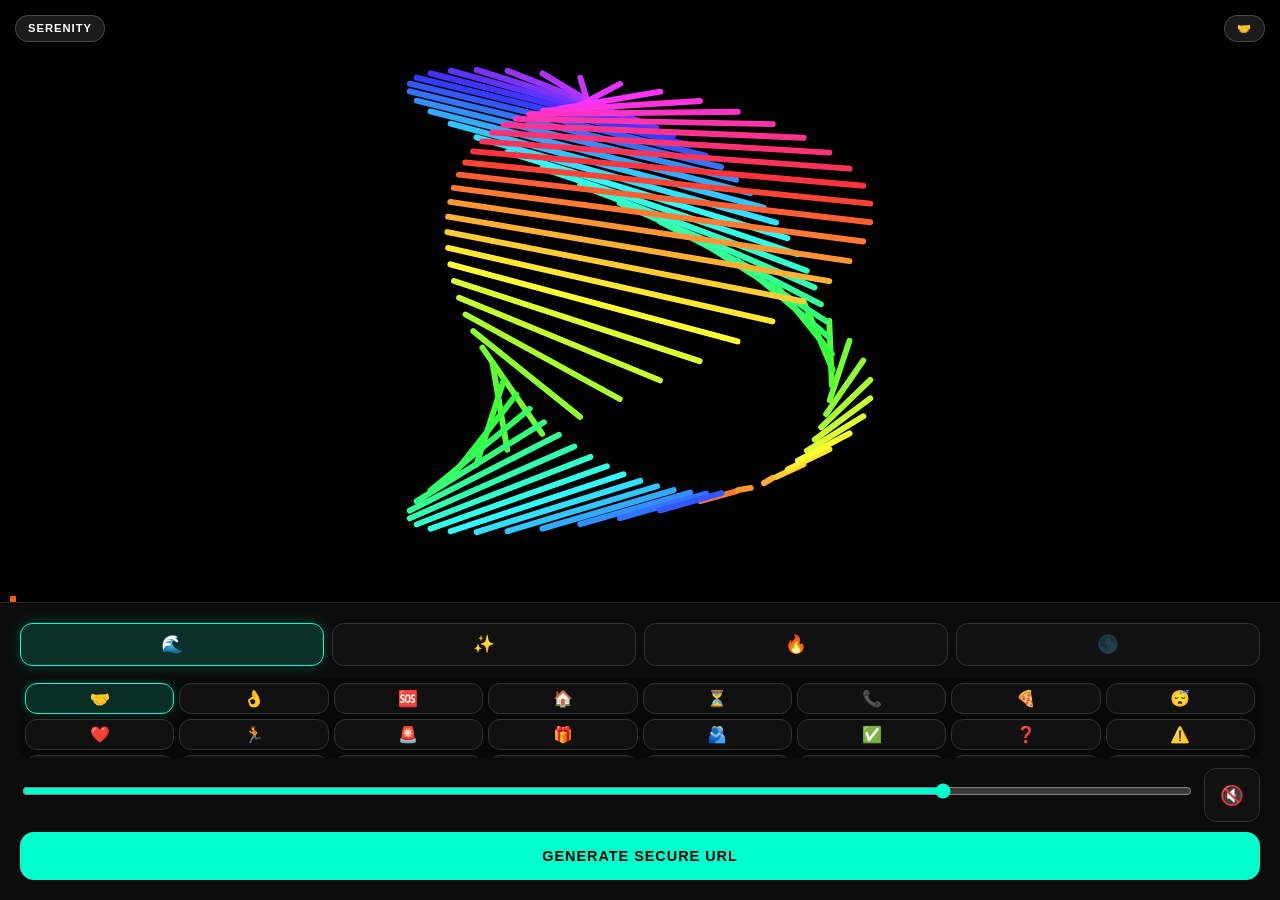
==== commit 78c22699: "added more functionality" ====
--- a/index.html
+++ b/index.html
@@ -1,63 +1,168 @@
 <!DOCTYPE html>
 <html lang="en">
+
 <head>
     <meta charset="UTF-8">
     <meta name="viewport" content="width=device-width, initial-scale=1.0, maximum-scale=1.0, user-scalable=no">
     <title>SilentSpeak | Supernova v6</title>
     <style>
-        :root { --bg: #000; --accent: #00ffcc; --glass: rgba(15, 15, 15, 0.85); }
-        body, html { background: var(--bg); color: #fff; font-family: -apple-system, BlinkMacSystemFont, "Segoe UI", Roboto, sans-serif; margin: 0; padding: 0; height: 100%; overflow: hidden; }
-        
-        .app-container { display: flex; flex-direction: column; height: 100vh; width: 100vw; }
-        
+        :root {
+            --bg: #000;
+            --accent: #00ffcc;
+            --glass: rgba(15, 15, 15, 0.85);
+        }
+
+        body,
+        html {
+            background: var(--bg);
+            color: #fff;
+            font-family: -apple-system, BlinkMacSystemFont, "Segoe UI", Roboto, sans-serif;
+            margin: 0;
+            padding: 0;
+            height: 100%;
+            overflow: hidden;
+        }
+
+        .app-container {
+            display: flex;
+            flex-direction: column;
+            height: 100vh;
+            width: 100vw;
+        }
+
         /* The Visual Window */
-        .canvas-wrapper { flex-grow: 1; position: relative; background: #000; overflow: hidden; }
-        canvas { width: 100%; height: 100%; display: block; }
+        .canvas-wrapper {
+            flex-grow: 1;
+            position: relative;
+            background: #000;
+            overflow: hidden;
+        }
+
+        canvas {
+            width: 100%;
+            height: 100%;
+            display: block;
+        }
 
         /* FIXED: Small, clean labels instead of giant text */
         .status-overlay {
-            position: absolute; top: 15px; left: 15px; right: 15px;
-            display: flex; justify-content: space-between; pointer-events: none;
-        }
+            position: absolute;
+            top: 15px;
+            left: 15px;
+            right: 15px;
+            display: flex;
+            justify-content: space-between;
+            pointer-events: none;
+        }
+
         .mini-badge {
-            background: rgba(255,255,255,0.1); backdrop-filter: blur(10px);
-            padding: 6px 12px; border-radius: 20px; font-size: 0.7rem;
-            letter-spacing: 1px; border: 1px solid rgba(255,255,255,0.2);
-            font-weight: bold; text-transform: uppercase;
+            background: rgba(255, 255, 255, 0.1);
+            backdrop-filter: blur(10px);
+            padding: 6px 12px;
+            border-radius: 20px;
+            font-size: 0.7rem;
+            letter-spacing: 1px;
+            border: 1px solid rgba(255, 255, 255, 0.2);
+            font-weight: bold;
+            text-transform: uppercase;
         }
 
         /* UI Controls */
-        .controls { 
-            background: var(--glass); padding: 20px; border-top: 1px solid #222; 
-            backdrop-filter: blur(20px); z-index: 10;
-        }
-        .grid { display: grid; grid-template-columns: repeat(4, 1fr); gap: 8px; margin-bottom: 12px; }
-        .emoji-grid { 
-            display: grid; grid-template-columns: repeat(8, 1fr); gap: 5px; 
-            max-height: 70px; overflow-y: auto; margin-bottom: 10px; padding: 5px;
-            background: rgba(0,0,0,0.3); border-radius: 10px;
-        }
-        
-        button { background: #111; border: 1px solid #333; color: #fff; padding: 10px; border-radius: 12px; cursor: pointer; font-size: 1.1rem; transition: 0.2s; }
-        button.selected { border-color: var(--accent); background: rgba(0,255,204,0.15); box-shadow: 0 0 15px rgba(0,255,204,0.2); }
-        
-        .primary-btn { 
-            width: 100%; background: var(--accent); color: #000; font-weight: 800; 
-            padding: 16px; border: none; border-radius: 14px; font-size: 0.9rem; 
-            cursor: pointer; letter-spacing: 1px;
-        }
-        
-        input { width: 100%; padding: 12px; background: #050505; border: 1px solid #333; color: #fff; border-radius: 10px; margin-bottom: 10px; outline: none; }
-        .view { display: none; height: 100%; flex-direction: column; }
-        .view.active { display: flex; }
-        
+        .controls {
+            background: var(--glass);
+            padding: 20px;
+            border-top: 1px solid #222;
+            backdrop-filter: blur(20px);
+            z-index: 10;
+        }
+
+        .grid {
+            display: grid;
+            grid-template-columns: repeat(4, 1fr);
+            gap: 8px;
+            margin-bottom: 12px;
+        }
+
+        .emoji-grid {
+            display: grid;
+            grid-template-columns: repeat(8, 1fr);
+            gap: 5px;
+            max-height: 70px;
+            overflow-y: auto;
+            margin-bottom: 10px;
+            padding: 5px;
+            background: rgba(0, 0, 0, 0.3);
+            border-radius: 10px;
+        }
+
+        button {
+            background: #111;
+            border: 1px solid #333;
+            color: #fff;
+            padding: 10px;
+            border-radius: 12px;
+            cursor: pointer;
+            font-size: 1.1rem;
+            transition: 0.2s;
+        }
+
+        button.selected {
+            border-color: var(--accent);
+            background: rgba(0, 255, 204, 0.15);
+            box-shadow: 0 0 15px rgba(0, 255, 204, 0.2);
+        }
+
+        .primary-btn {
+            width: 100%;
+            background: var(--accent);
+            color: #000;
+            font-weight: 800;
+            padding: 16px;
+            border: none;
+            border-radius: 14px;
+            font-size: 0.9rem;
+            cursor: pointer;
+            letter-spacing: 1px;
+        }
+
+        input {
+            width: 100%;
+            padding: 12px;
+            background: #050505;
+            border: 1px solid #333;
+            color: #fff;
+            border-radius: 10px;
+            margin-bottom: 10px;
+            outline: none;
+        }
+
+        .view {
+            display: none;
+            height: 100%;
+            flex-direction: column;
+        }
+
+        .view.active {
+            display: flex;
+        }
+
         #copy-toast {
-            position: fixed; bottom: 100px; left: 50%; transform: translateX(-50%);
-            background: var(--accent); color: #000; padding: 8px 20px; border-radius: 20px;
-            font-size: 0.8rem; font-weight: bold; display: none; z-index: 100;
+            position: fixed;
+            bottom: 100px;
+            left: 50%;
+            transform: translateX(-50%);
+            background: var(--accent);
+            color: #000;
+            padding: 8px 20px;
+            border-radius: 20px;
+            font-size: 0.8rem;
+            font-weight: bold;
+            display: none;
+            z-index: 100;
         }
     </style>
 </head>
+
 <body>
 
     <div class="app-container">
@@ -77,7 +182,13 @@
                     <button class="emo-btn" data-emo="grief">🌑</button>
                 </div>
                 <div class="emoji-grid" id="intent-picker"></div>
-                <input type="range" id="intensity" min="1" max="100" value="80" style="width:100%; accent-color:var(--accent)">
+
+                <div style="display:flex; gap:10px; margin-bottom:10px;">
+                    <input type="range" id="intensity" min="1" max="100" value="80"
+                        style="flex-grow:1; accent-color:var(--accent)">
+                    <button id="btn-sound" style="padding:5px 15px; font-size:1.2rem;" title="Toggle Sound">🔇</button>
+                </div>
+
                 <button id="goto-encrypt" class="primary-btn">GENERATE SECURE URL</button>
             </div>
         </section>
@@ -87,11 +198,16 @@
                 <h3 style="margin-bottom:20px; text-align:center">Protect with Passphrase</h3>
                 <input type="text" id="pass-en" placeholder="Enter password...">
                 <button id="do-encrypt" class="primary-btn">LOCK & CREATE</button>
+                <textarea id="secret-msg" placeholder="Embed a secret message (optional)..."
+                    style="width:100%; background:none; border:1px dashed #333; color:#aaa; margin-top:10px; padding:10px; border-radius:10px; font-family:inherit;"></textarea>
                 <div id="result-area" style="display:none; margin-top:20px;">
                     <input type="text" id="final-link" readonly style="color:var(--accent)">
-                    <button id="copy-btn" style="width:100%; background:#fff; color:#000; font-weight:bold;">COPY LINK</button>
+                    <button id="copy-btn" style="width:100%; background:#fff; color:#000; font-weight:bold;">COPY
+                        LINK</button>
                 </div>
-                <button onclick="switchView('create')" style="width:100%; background:none; border:none; color:#555; margin-top:15px;">← BACK TO CANVAS</button>
+                <button onclick="switchView('create')"
+                    style="width:100%; background:none; border:none; color:#555; margin-top:15px;">← BACK TO
+                    CANVAS</button>
             </div>
         </section>
 
@@ -109,7 +225,8 @@
                         <div class="mini-badge" id="res-int" style="color:var(--accent); font-size:1.2rem;"></div>
                     </div>
                 </div>
-                <button onclick="location.hash=''; location.reload();" class="primary-btn" style="border-radius:0; background:#111; color:#fff;">NEW SESSION</button>
+                <button onclick="location.hash=''; location.reload();" class="primary-btn"
+                    style="border-radius:0; background:#111; color:#fff;">NEW SESSION</button>
             </div>
         </section>
     </div>
@@ -117,8 +234,9 @@
     <div id="copy-toast">LINK COPIED!</div>
 
     <script>
-        const EMOJIS = ["🤝","👌","🆘","🏠","⏳","📞","🍕","😴","❤️","🏃","🚨","🎁","🫂","✅","❓","⚠️","🕊️","💪","🌈","📍","🔒","💰","🔥","🧊","💊","💬","💀","🤫","👀","🥂","🦋","🛸","🌌","🧬","🌹","💎"];
-        let state = { emo:'serenity', int:80, intent:'🤝', t:0 };
+        const EMOJIS = ["🤝", "👌", "🆘", "🏠", "⏳", "📞", "🍕", "😴", "❤️", "🏃", "🚨", "🎁", "🫂", "✅", "❓", "⚠️", "🕊️", "💪", "🌈", "📍", "🔒", "💰", "🔥", "🧊", "💊", "💬", "💀", "🤫", "👀", "🥂", "🦋", "🛸", "🌌", "🧬", "🌹", "💎"];
+        let state = { emo: 'serenity', int: 80, intent: '🤝', t: 0 };
+        let showSecret = false;
 
         // UI Helpers
         const picker = document.getElementById('intent-picker');
@@ -129,17 +247,85 @@
             b.onclick = () => {
                 document.querySelectorAll('#intent-picker button').forEach(btn => btn.classList.remove('selected'));
                 b.classList.add('selected');
+                b.classList.add('selected');
                 state.intent = e;
+                // Parse intent to text name for morse (e.g. 🤝 -> MEET)
+                const intentName = Object.keys(INTENT_MAP).find(key => INTENT_MAP[key] === e) || 'E';
+                morseSeq = getMorseSeq(intentName);
                 document.getElementById('badge-int').innerText = e;
             };
-            if(e === '🤝') b.classList.add('selected');
+            if (e === '🤝') b.classList.add('selected');
             picker.appendChild(b);
         });
 
         function switchView(id) {
             document.querySelectorAll('.view').forEach(v => v.classList.remove('active'));
             document.getElementById('view-' + id).classList.add('active');
-        }
+            if (id === 'create' || id === 'decrypt') audioSys.update();
+        }
+
+        const audioSys = new class {
+            constructor() {
+                this.ctx = null; this.nodes = {}; this.enabled = false;
+            }
+            init() {
+                if (this.ctx) return;
+                this.ctx = new (window.AudioContext || window.webkitAudioContext)();
+                this.main = this.ctx.createGain();
+                this.main.gain.value = 0;
+                this.main.connect(this.ctx.destination);
+
+                // Drone layers
+                this.o1 = this.mkOsc(); this.o2 = this.mkOsc();
+                this.lfo = this.mkOsc(true);
+                this.fil = this.ctx.createBiquadFilter();
+                this.fil.connect(this.main);
+                this.o1.g.connect(this.fil); this.o2.g.connect(this.fil);
+
+                this.update();
+            }
+            mkOsc(isLfo) {
+                const o = this.ctx.createOscillator();
+                const g = this.ctx.createGain();
+                o.connect(g); o.start();
+                if (isLfo) g.gain.value = 100;
+                return { o, g };
+            }
+            toggle() {
+                if (!this.ctx) this.init();
+                this.enabled = !this.enabled;
+                if (this.ctx.state === 'suspended') this.ctx.resume();
+                this.main.gain.setTargetAtTime(this.enabled ? 0.3 : 0, this.ctx.currentTime, 0.1);
+                return this.enabled;
+            }
+            update() {
+                if (!this.ctx) return;
+                const t = this.ctx.currentTime;
+                const i = state.int / 100;
+
+                if (state.emo === 'serenity') {
+                    this.tone(this.o1, 100, 'sine', t);
+                    this.tone(this.o2, 150, 'sine', t);
+                    this.fil.frequency.setTargetAtTime(400 + i * 400, t, 1);
+                } else if (state.emo === 'joy') {
+                    this.tone(this.o1, 300 + i * 100, 'triangle', t);
+                    this.tone(this.o2, 450 + i * 100, 'sine', t);
+                    this.fil.frequency.setTargetAtTime(2000, t, 1);
+                } else if (state.emo === 'rage') {
+                    this.tone(this.o1, 50, 'sawtooth', t);
+                    this.tone(this.o2, 55 + i * 50, 'square', t);
+                    this.fil.frequency.setTargetAtTime(3000 * i, t, 0.1);
+                } else {
+                    this.tone(this.o1, 60, 'sine', t);
+                    this.tone(this.o2, 120, 'triangle', t);
+                    this.fil.frequency.setTargetAtTime(100, t, 2);
+                }
+            }
+            tone(n, f, type, t) {
+                n.o.frequency.setTargetAtTime(f, t, 1);
+                n.o.type = type;
+            }
+        };
 
         document.querySelectorAll('.emo-btn').forEach(b => {
             b.onclick = () => {
@@ -147,10 +333,19 @@
                 b.classList.add('selected');
                 state.emo = b.dataset.emo;
                 document.getElementById('badge-emo').innerText = b.dataset.emo;
+                audioSys.update();
             }
         });
 
-        document.getElementById('intensity').oninput = (e) => state.int = e.target.value;
+        document.getElementById('intensity').oninput = (e) => {
+            state.int = e.target.value;
+            audioSys.update();
+        };
+        document.getElementById('btn-sound').onclick = (e) => {
+            const on = audioSys.toggle(); // Using global audioSys from app.js logic (will need to sync this)
+            e.target.innerText = on ? '🔊' : '🔇';
+            e.target.style.borderColor = on ? 'var(--accent)' : '#333';
+        };
         document.getElementById('goto-encrypt').onclick = () => switchView('encrypt');
 
         // MESMERIZING V6 ENGINE: Rainbow Liquid Motion
@@ -160,7 +355,7 @@
 
             function draw() {
                 if (!canvas.offsetParent) return requestAnimationFrame(draw);
-                
+
                 // Fixed sizing for high-density displays
                 const dpr = window.devicePixelRatio || 1;
                 const rect = canvas.getBoundingClientRect();
@@ -170,51 +365,53 @@
 
                 const w = rect.width;
                 const h = rect.height;
-                
+
                 // Trail Effect
                 ctx.fillStyle = 'rgba(0,0,0,0.08)';
-                ctx.fillRect(0,0,w,h);
+                ctx.fillRect(0, 0, w, h);
 
                 const factor = state.int / 100;
                 const hueBase = state.t * 40;
 
+                const pulse = (Math.sin(state.t * 3) + 1) / 2;
+
                 // Hidden Data (Micro dots)
-                ctx.fillStyle = `hsla(${hueBase}, 100%, 50%, 0.3)`;
+                ctx.fillStyle = `hsla(${hueBase}, 100%, 50%, ${0.3 + pulse})`; // Pulse opacity
                 const intentIdx = EMOJIS.indexOf(state.intent) + 1;
-                for(let j=0; j<intentIdx; j++) ctx.fillRect(10+(j*4), h-6, 2, 2);
-
-                ctx.lineWidth = 1.5 + (factor * 3);
+                for (let j = 0; j < intentIdx; j++) ctx.fillRect(10 + (j * 4), h - 6, 2 + (pulse * 4), 2 + (pulse * 4)); // Pulse size
+
+                ctx.lineWidth = 1.5 + (factor * 3) + (pulse * 2);
                 ctx.lineCap = 'round';
-                
+
                 const centerX = w / 2;
                 const centerY = h / 2;
                 const lines = 40 + (factor * 40);
 
-                for(let i=0; i<lines; i++) {
+                for (let i = 0; i < lines; i++) {
                     ctx.beginPath();
                     ctx.strokeStyle = `hsl(${(i * 8) + hueBase}, 100%, 60%)`;
-                    
+
                     const angle = (i / lines) * Math.PI * 2;
                     const shift = Math.sin(state.t + i * 0.1) * 50;
-                    
+
                     let x1, y1, x2, y2;
 
-                    if(state.emo === 'serenity') {
+                    if (state.emo === 'serenity') {
                         // Weaving flowing strands
-                        const rad = (Math.min(w,h) * 0.4) * factor;
+                        const rad = (Math.min(w, h) * 0.4) * factor;
                         x1 = centerX + Math.sin(state.t + angle) * rad;
                         y1 = centerY + Math.cos(state.t * 0.3 + angle) * rad;
                         x2 = centerX + Math.sin(state.t * 0.5 + angle * 2) * (rad * 1.2);
                         y2 = centerY + Math.cos(state.t + angle) * (rad * 1.2);
-                    } else if(state.emo === 'joy') {
+                    } else if (state.emo === 'joy') {
                         // Explosive kaleidoscopic pulse
-                        const rad = (Math.min(w,h) * 0.5) * factor;
+                        const rad = (Math.min(w, h) * 0.5) * factor;
                         const pulse = Math.sin(state.t * 2) * 20;
                         x1 = centerX + Math.cos(angle + state.t) * (pulse + 10);
                         y1 = centerY + Math.sin(angle + state.t) * (pulse + 10);
                         x2 = centerX + Math.cos(angle - state.t) * (rad + pulse);
                         y2 = centerY + Math.sin(angle - state.t) * (rad + pulse);
-                    } else if(state.emo === 'rage') {
+                    } else if (state.emo === 'rage') {
                         // High-speed electrical arcs
                         x1 = Math.random() * w;
                         y1 = Math.random() * h;
@@ -222,11 +419,11 @@
                         y2 = y1 + (Math.random() - 0.5) * (300 * factor);
                     } else {
                         // Spiraling void
-                        const r = (i * 15 + state.t * 100) % (Math.max(w,h) * factor);
+                        const r = (i * 15 + state.t * 100) % (Math.max(w, h) * factor);
                         ctx.arc(centerX, centerY, r, 0, Math.PI * 2);
                     }
 
-                    if(state.emo !== 'grief') {
+                    if (state.emo !== 'grief') {
                         ctx.moveTo(x1, y1);
                         ctx.lineTo(x2, y2);
                         ctx.stroke();
@@ -235,6 +432,18 @@
                     }
                 }
 
+                // Ghost Text Layer
+                if (state.secret && showSecret) {
+                    ctx.save();
+                    ctx.globalCompositeOperation = 'difference';
+                    ctx.font = 'bold 80px sans-serif';
+                    ctx.textAlign = 'right';
+                    ctx.textBaseline = 'bottom';
+                    ctx.fillStyle = 'rgba(255,255,255,0.8)';
+                    ctx.fillText(state.secret.toUpperCase(), w - 30, h - 30);
+                    ctx.restore();
+                }
+
                 state.t += 0.015;
                 requestAnimationFrame(draw);
             }
@@ -247,13 +456,14 @@
 
         async function handleEnc() {
             const pass = document.getElementById('pass-en').value;
-            if(!pass) return alert("PASSWORD REQUIRED");
-            const data = new TextEncoder().encode(JSON.stringify(state));
+            if (!pass) return alert("PASSWORD REQUIRED");
+            const secret = document.getElementById('secret-msg').value;
+            const data = new TextEncoder().encode(JSON.stringify({ ...state, secret }));
             const salt = crypto.getRandomValues(new Uint8Array(16));
             const iv = crypto.getRandomValues(new Uint8Array(12));
             const kMat = await crypto.subtle.importKey("raw", new TextEncoder().encode(pass), "PBKDF2", false, ["deriveKey"]);
-            const key = await crypto.subtle.deriveKey({name:"PBKDF2", salt, iterations:10000, hash:"SHA-256"}, kMat, {name:"AES-GCM", length:256}, false, ["encrypt"]);
-            const cipher = await crypto.subtle.encrypt({name:"AES-GCM", iv}, key, data);
+            const key = await crypto.subtle.deriveKey({ name: "PBKDF2", salt, iterations: 10000, hash: "SHA-256" }, kMat, { name: "AES-GCM", length: 256 }, false, ["encrypt"]);
+            const cipher = await crypto.subtle.encrypt({ name: "AES-GCM", iv }, key, data);
             const pack = { c: b64(cipher), s: b64(salt), v: b64(iv) };
             document.getElementById('final-link').value = window.location.origin + window.location.pathname + '#' + encodeURIComponent(btoa(JSON.stringify(pack)));
             document.getElementById('result-area').style.display = 'block';
@@ -264,8 +474,8 @@
                 const pass = document.getElementById('pass-de').value;
                 const pack = JSON.parse(atob(decodeURIComponent(window.location.hash.substring(1))));
                 const kMat = await crypto.subtle.importKey("raw", new TextEncoder().encode(pass), "PBKDF2", false, ["deriveKey"]);
-                const key = await crypto.subtle.deriveKey({name:"PBKDF2", salt:d64(pack.s), iterations:10000, hash:"SHA-256"}, kMat, {name:"AES-GCM", length:256}, false, ["decrypt"]);
-                const dec = await crypto.subtle.decrypt({name:"AES-GCM", iv:d64(pack.v)}, key, d64(pack.c));
+                const key = await crypto.subtle.deriveKey({ name: "PBKDF2", salt: d64(pack.s), iterations: 10000, hash: "SHA-256" }, kMat, { name: "AES-GCM", length: 256 }, false, ["decrypt"]);
+                const dec = await crypto.subtle.decrypt({ name: "AES-GCM", iv: d64(pack.v) }, key, d64(pack.c));
                 const res = JSON.parse(new TextDecoder().decode(dec));
                 state = { ...res, t: 0 };
                 document.getElementById('dec-input').style.display = 'none';
@@ -273,21 +483,29 @@
                 document.getElementById('res-emo').innerText = res.emo;
                 document.getElementById('res-int').innerText = res.intent;
                 runAnim('view-canvas');
-            } catch(e) { alert("ACCESS DENIED: WRONG KEY"); }
+
+                // Steganography Reveal Triggers
+                const c = document.getElementById('view-canvas');
+                const show = () => showSecret = true;
+                const hide = () => showSecret = false;
+                c.onmousedown = c.ontouchstart = show;
+                c.onmouseup = c.ontouchend = hide;
+            } catch (e) { alert("ACCESS DENIED: WRONG KEY"); }
         }
 
         document.getElementById('do-encrypt').onclick = handleEnc;
         document.getElementById('do-decrypt').onclick = handleDec;
-        document.getElementById('copy-btn').onclick = () => { 
+        document.getElementById('copy-btn').onclick = () => {
             const link = document.getElementById('final-link');
             link.select(); link.setSelectionRange(0, 99999);
             document.execCommand('copy');
             const t = document.getElementById('copy-toast');
-            t.style.display = 'block'; setTimeout(() => t.style.display='none', 2000);
+            t.style.display = 'block'; setTimeout(() => t.style.display = 'none', 2000);
         };
 
         runAnim('preview-canvas');
-        if(window.location.hash) switchView('decrypt');
+        if (window.location.hash) switchView('decrypt');
     </script>
 </body>
+
 </html>
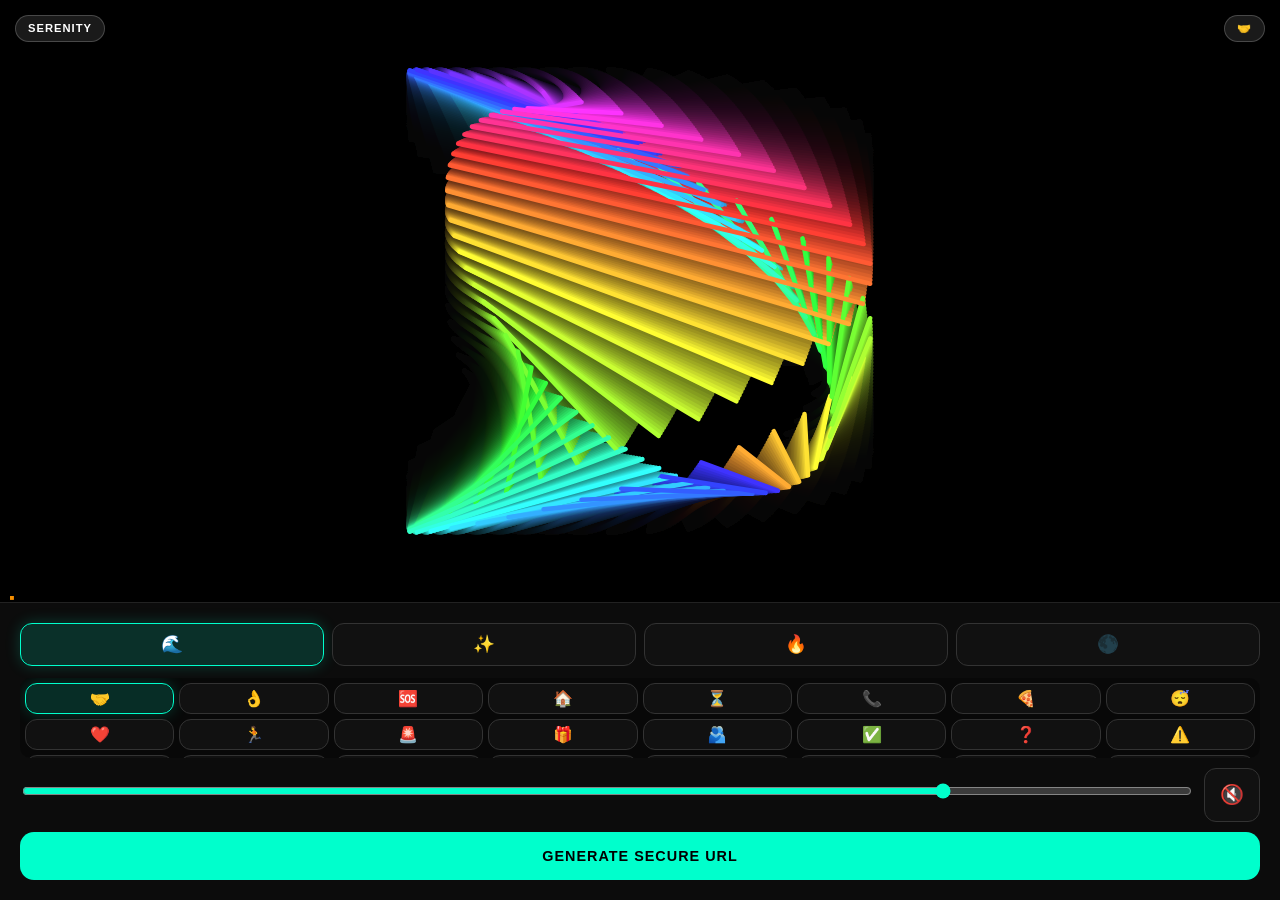
==== commit 4474ab87: "fixed major bugs and visualization" ====
--- a/index.html
+++ b/index.html
@@ -5,167 +5,13 @@
     <meta charset="UTF-8">
     <meta name="viewport" content="width=device-width, initial-scale=1.0, maximum-scale=1.0, user-scalable=no">
     <title>SilentSpeak | Supernova v6</title>
-    <style>
-        :root {
-            --bg: #000;
-            --accent: #00ffcc;
-            --glass: rgba(15, 15, 15, 0.85);
-        }
-
-        body,
-        html {
-            background: var(--bg);
-            color: #fff;
-            font-family: -apple-system, BlinkMacSystemFont, "Segoe UI", Roboto, sans-serif;
-            margin: 0;
-            padding: 0;
-            height: 100%;
-            overflow: hidden;
-        }
-
-        .app-container {
-            display: flex;
-            flex-direction: column;
-            height: 100vh;
-            width: 100vw;
-        }
-
-        /* The Visual Window */
-        .canvas-wrapper {
-            flex-grow: 1;
-            position: relative;
-            background: #000;
-            overflow: hidden;
-        }
-
-        canvas {
-            width: 100%;
-            height: 100%;
-            display: block;
-        }
-
-        /* FIXED: Small, clean labels instead of giant text */
-        .status-overlay {
-            position: absolute;
-            top: 15px;
-            left: 15px;
-            right: 15px;
-            display: flex;
-            justify-content: space-between;
-            pointer-events: none;
-        }
-
-        .mini-badge {
-            background: rgba(255, 255, 255, 0.1);
-            backdrop-filter: blur(10px);
-            padding: 6px 12px;
-            border-radius: 20px;
-            font-size: 0.7rem;
-            letter-spacing: 1px;
-            border: 1px solid rgba(255, 255, 255, 0.2);
-            font-weight: bold;
-            text-transform: uppercase;
-        }
-
-        /* UI Controls */
-        .controls {
-            background: var(--glass);
-            padding: 20px;
-            border-top: 1px solid #222;
-            backdrop-filter: blur(20px);
-            z-index: 10;
-        }
-
-        .grid {
-            display: grid;
-            grid-template-columns: repeat(4, 1fr);
-            gap: 8px;
-            margin-bottom: 12px;
-        }
-
-        .emoji-grid {
-            display: grid;
-            grid-template-columns: repeat(8, 1fr);
-            gap: 5px;
-            max-height: 70px;
-            overflow-y: auto;
-            margin-bottom: 10px;
-            padding: 5px;
-            background: rgba(0, 0, 0, 0.3);
-            border-radius: 10px;
-        }
-
-        button {
-            background: #111;
-            border: 1px solid #333;
-            color: #fff;
-            padding: 10px;
-            border-radius: 12px;
-            cursor: pointer;
-            font-size: 1.1rem;
-            transition: 0.2s;
-        }
-
-        button.selected {
-            border-color: var(--accent);
-            background: rgba(0, 255, 204, 0.15);
-            box-shadow: 0 0 15px rgba(0, 255, 204, 0.2);
-        }
-
-        .primary-btn {
-            width: 100%;
-            background: var(--accent);
-            color: #000;
-            font-weight: 800;
-            padding: 16px;
-            border: none;
-            border-radius: 14px;
-            font-size: 0.9rem;
-            cursor: pointer;
-            letter-spacing: 1px;
-        }
-
-        input {
-            width: 100%;
-            padding: 12px;
-            background: #050505;
-            border: 1px solid #333;
-            color: #fff;
-            border-radius: 10px;
-            margin-bottom: 10px;
-            outline: none;
-        }
-
-        .view {
-            display: none;
-            height: 100%;
-            flex-direction: column;
-        }
-
-        .view.active {
-            display: flex;
-        }
-
-        #copy-toast {
-            position: fixed;
-            bottom: 100px;
-            left: 50%;
-            transform: translateX(-50%);
-            background: var(--accent);
-            color: #000;
-            padding: 8px 20px;
-            border-radius: 20px;
-            font-size: 0.8rem;
-            font-weight: bold;
-            display: none;
-            z-index: 100;
-        }
-    </style>
+    <link rel="stylesheet" href="style.css">
 </head>
 
 <body>
 
     <div class="app-container">
+        <!-- CREATE VIEW -->
         <section id="view-create" class="view active">
             <div class="canvas-wrapper">
                 <canvas id="preview-canvas"></canvas>
@@ -193,13 +39,21 @@
             </div>
         </section>
 
+        <!-- ENCRYPT VIEW -->
         <section id="view-encrypt" class="view">
             <div class="controls" style="margin-top:auto; border-top:none;">
                 <h3 style="margin-bottom:20px; text-align:center">Protect with Passphrase</h3>
-                <input type="text" id="pass-en" placeholder="Enter password...">
-                <button id="do-encrypt" class="primary-btn">LOCK & CREATE</button>
-                <textarea id="secret-msg" placeholder="Embed a secret message (optional)..."
-                    style="width:100%; background:none; border:1px dashed #333; color:#aaa; margin-top:10px; padding:10px; border-radius:10px; font-family:inherit;"></textarea>
+
+                <div class="pass-display" id="disp-en"></div>
+                <div class="pass-pad" id="pad-en"></div>
+
+                <div style="text-align:center; margin-top:10px; opacity:0.7; font-size:0.8rem;">SELECT SECRET SIGIL
+                </div>
+                <div id="secret-picker" class="secret-grid"></div>
+
+                <button id="do-encrypt" class="primary-btn" style="margin-top:15px;">LOCK &
+                    CREATE</button>
+
                 <div id="result-area" style="display:none; margin-top:20px;">
                     <input type="text" id="final-link" readonly style="color:var(--accent)">
                     <button id="copy-btn" style="width:100%; background:#fff; color:#000; font-weight:bold;">COPY
@@ -211,11 +65,13 @@
             </div>
         </section>
 
+        <!-- DECRYPT VIEW -->
         <section id="view-decrypt" class="view">
             <div id="dec-input" class="controls" style="margin-top:auto;">
-                <h2 style="text-align:center">Decrypt Visual</h2>
-                <input type="text" id="pass-de" placeholder="Enter passphrase">
-                <button id="do-decrypt" class="primary-btn">UNLOCK STREAM</button>
+                <h2 style="text-align:center; margin-bottom:10px;">Unlock Visual</h2>
+                <div class="pass-display" id="disp-de"></div>
+                <div class="pass-pad" id="pad-de"></div>
+                <button id="do-decrypt" class="primary-btn" style="margin-top:10px;">UNLOCK</button>
             </div>
             <div id="dec-output" style="display:none; height:100%; flex-direction:column;">
                 <div class="canvas-wrapper">
@@ -232,280 +88,7 @@
     </div>
 
     <div id="copy-toast">LINK COPIED!</div>
-
-    <script>
-        const EMOJIS = ["🤝", "👌", "🆘", "🏠", "⏳", "📞", "🍕", "😴", "❤️", "🏃", "🚨", "🎁", "🫂", "✅", "❓", "⚠️", "🕊️", "💪", "🌈", "📍", "🔒", "💰", "🔥", "🧊", "💊", "💬", "💀", "🤫", "👀", "🥂", "🦋", "🛸", "🌌", "🧬", "🌹", "💎"];
-        let state = { emo: 'serenity', int: 80, intent: '🤝', t: 0 };
-        let showSecret = false;
-
-        // UI Helpers
-        const picker = document.getElementById('intent-picker');
-        EMOJIS.forEach(e => {
-            const b = document.createElement('button');
-            b.innerText = e;
-            b.style.fontSize = "1rem"; b.style.padding = "5px";
-            b.onclick = () => {
-                document.querySelectorAll('#intent-picker button').forEach(btn => btn.classList.remove('selected'));
-                b.classList.add('selected');
-                b.classList.add('selected');
-                state.intent = e;
-                // Parse intent to text name for morse (e.g. 🤝 -> MEET)
-                const intentName = Object.keys(INTENT_MAP).find(key => INTENT_MAP[key] === e) || 'E';
-                morseSeq = getMorseSeq(intentName);
-                document.getElementById('badge-int').innerText = e;
-            };
-            if (e === '🤝') b.classList.add('selected');
-            picker.appendChild(b);
-        });
-
-        function switchView(id) {
-            document.querySelectorAll('.view').forEach(v => v.classList.remove('active'));
-            document.getElementById('view-' + id).classList.add('active');
-            if (id === 'create' || id === 'decrypt') audioSys.update();
-        }
-
-        const audioSys = new class {
-            constructor() {
-                this.ctx = null; this.nodes = {}; this.enabled = false;
-            }
-            init() {
-                if (this.ctx) return;
-                this.ctx = new (window.AudioContext || window.webkitAudioContext)();
-                this.main = this.ctx.createGain();
-                this.main.gain.value = 0;
-                this.main.connect(this.ctx.destination);
-
-                // Drone layers
-                this.o1 = this.mkOsc(); this.o2 = this.mkOsc();
-                this.lfo = this.mkOsc(true);
-                this.fil = this.ctx.createBiquadFilter();
-                this.fil.connect(this.main);
-                this.o1.g.connect(this.fil); this.o2.g.connect(this.fil);
-
-                this.update();
-            }
-            mkOsc(isLfo) {
-                const o = this.ctx.createOscillator();
-                const g = this.ctx.createGain();
-                o.connect(g); o.start();
-                if (isLfo) g.gain.value = 100;
-                return { o, g };
-            }
-            toggle() {
-                if (!this.ctx) this.init();
-                this.enabled = !this.enabled;
-                if (this.ctx.state === 'suspended') this.ctx.resume();
-                this.main.gain.setTargetAtTime(this.enabled ? 0.3 : 0, this.ctx.currentTime, 0.1);
-                return this.enabled;
-            }
-            update() {
-                if (!this.ctx) return;
-                const t = this.ctx.currentTime;
-                const i = state.int / 100;
-
-                if (state.emo === 'serenity') {
-                    this.tone(this.o1, 100, 'sine', t);
-                    this.tone(this.o2, 150, 'sine', t);
-                    this.fil.frequency.setTargetAtTime(400 + i * 400, t, 1);
-                } else if (state.emo === 'joy') {
-                    this.tone(this.o1, 300 + i * 100, 'triangle', t);
-                    this.tone(this.o2, 450 + i * 100, 'sine', t);
-                    this.fil.frequency.setTargetAtTime(2000, t, 1);
-                } else if (state.emo === 'rage') {
-                    this.tone(this.o1, 50, 'sawtooth', t);
-                    this.tone(this.o2, 55 + i * 50, 'square', t);
-                    this.fil.frequency.setTargetAtTime(3000 * i, t, 0.1);
-                } else {
-                    this.tone(this.o1, 60, 'sine', t);
-                    this.tone(this.o2, 120, 'triangle', t);
-                    this.fil.frequency.setTargetAtTime(100, t, 2);
-                }
-            }
-            tone(n, f, type, t) {
-                n.o.frequency.setTargetAtTime(f, t, 1);
-                n.o.type = type;
-            }
-        };
-
-        document.querySelectorAll('.emo-btn').forEach(b => {
-            b.onclick = () => {
-                document.querySelectorAll('.emo-btn').forEach(btn => btn.classList.remove('selected'));
-                b.classList.add('selected');
-                state.emo = b.dataset.emo;
-                document.getElementById('badge-emo').innerText = b.dataset.emo;
-                audioSys.update();
-            }
-        });
-
-        document.getElementById('intensity').oninput = (e) => {
-            state.int = e.target.value;
-            audioSys.update();
-        };
-        document.getElementById('btn-sound').onclick = (e) => {
-            const on = audioSys.toggle(); // Using global audioSys from app.js logic (will need to sync this)
-            e.target.innerText = on ? '🔊' : '🔇';
-            e.target.style.borderColor = on ? 'var(--accent)' : '#333';
-        };
-        document.getElementById('goto-encrypt').onclick = () => switchView('encrypt');
-
-        // MESMERIZING V6 ENGINE: Rainbow Liquid Motion
-        function runAnim(canvasId) {
-            const canvas = document.getElementById(canvasId);
-            const ctx = canvas.getContext('2d');
-
-            function draw() {
-                if (!canvas.offsetParent) return requestAnimationFrame(draw);
-
-                // Fixed sizing for high-density displays
-                const dpr = window.devicePixelRatio || 1;
-                const rect = canvas.getBoundingClientRect();
-                canvas.width = rect.width * dpr;
-                canvas.height = rect.height * dpr;
-                ctx.scale(dpr, dpr);
-
-                const w = rect.width;
-                const h = rect.height;
-
-                // Trail Effect
-                ctx.fillStyle = 'rgba(0,0,0,0.08)';
-                ctx.fillRect(0, 0, w, h);
-
-                const factor = state.int / 100;
-                const hueBase = state.t * 40;
-
-                const pulse = (Math.sin(state.t * 3) + 1) / 2;
-
-                // Hidden Data (Micro dots)
-                ctx.fillStyle = `hsla(${hueBase}, 100%, 50%, ${0.3 + pulse})`; // Pulse opacity
-                const intentIdx = EMOJIS.indexOf(state.intent) + 1;
-                for (let j = 0; j < intentIdx; j++) ctx.fillRect(10 + (j * 4), h - 6, 2 + (pulse * 4), 2 + (pulse * 4)); // Pulse size
-
-                ctx.lineWidth = 1.5 + (factor * 3) + (pulse * 2);
-                ctx.lineCap = 'round';
-
-                const centerX = w / 2;
-                const centerY = h / 2;
-                const lines = 40 + (factor * 40);
-
-                for (let i = 0; i < lines; i++) {
-                    ctx.beginPath();
-                    ctx.strokeStyle = `hsl(${(i * 8) + hueBase}, 100%, 60%)`;
-
-                    const angle = (i / lines) * Math.PI * 2;
-                    const shift = Math.sin(state.t + i * 0.1) * 50;
-
-                    let x1, y1, x2, y2;
-
-                    if (state.emo === 'serenity') {
-                        // Weaving flowing strands
-                        const rad = (Math.min(w, h) * 0.4) * factor;
-                        x1 = centerX + Math.sin(state.t + angle) * rad;
-                        y1 = centerY + Math.cos(state.t * 0.3 + angle) * rad;
-                        x2 = centerX + Math.sin(state.t * 0.5 + angle * 2) * (rad * 1.2);
-                        y2 = centerY + Math.cos(state.t + angle) * (rad * 1.2);
-                    } else if (state.emo === 'joy') {
-                        // Explosive kaleidoscopic pulse
-                        const rad = (Math.min(w, h) * 0.5) * factor;
-                        const pulse = Math.sin(state.t * 2) * 20;
-                        x1 = centerX + Math.cos(angle + state.t) * (pulse + 10);
-                        y1 = centerY + Math.sin(angle + state.t) * (pulse + 10);
-                        x2 = centerX + Math.cos(angle - state.t) * (rad + pulse);
-                        y2 = centerY + Math.sin(angle - state.t) * (rad + pulse);
-                    } else if (state.emo === 'rage') {
-                        // High-speed electrical arcs
-                        x1 = Math.random() * w;
-                        y1 = Math.random() * h;
-                        x2 = x1 + (Math.random() - 0.5) * (300 * factor);
-                        y2 = y1 + (Math.random() - 0.5) * (300 * factor);
-                    } else {
-                        // Spiraling void
-                        const r = (i * 15 + state.t * 100) % (Math.max(w, h) * factor);
-                        ctx.arc(centerX, centerY, r, 0, Math.PI * 2);
-                    }
-
-                    if (state.emo !== 'grief') {
-                        ctx.moveTo(x1, y1);
-                        ctx.lineTo(x2, y2);
-                        ctx.stroke();
-                    } else {
-                        ctx.stroke();
-                    }
-                }
-
-                // Ghost Text Layer
-                if (state.secret && showSecret) {
-                    ctx.save();
-                    ctx.globalCompositeOperation = 'difference';
-                    ctx.font = 'bold 80px sans-serif';
-                    ctx.textAlign = 'right';
-                    ctx.textBaseline = 'bottom';
-                    ctx.fillStyle = 'rgba(255,255,255,0.8)';
-                    ctx.fillText(state.secret.toUpperCase(), w - 30, h - 30);
-                    ctx.restore();
-                }
-
-                state.t += 0.015;
-                requestAnimationFrame(draw);
-            }
-            draw();
-        }
-
-        // Secure Crypto Helpers
-        const b64 = (b) => btoa(String.fromCharCode(...new Uint8Array(b)));
-        const d64 = (s) => Uint8Array.from(atob(s), c => c.charCodeAt(0));
-
-        async function handleEnc() {
-            const pass = document.getElementById('pass-en').value;
-            if (!pass) return alert("PASSWORD REQUIRED");
-            const secret = document.getElementById('secret-msg').value;
-            const data = new TextEncoder().encode(JSON.stringify({ ...state, secret }));
-            const salt = crypto.getRandomValues(new Uint8Array(16));
-            const iv = crypto.getRandomValues(new Uint8Array(12));
-            const kMat = await crypto.subtle.importKey("raw", new TextEncoder().encode(pass), "PBKDF2", false, ["deriveKey"]);
-            const key = await crypto.subtle.deriveKey({ name: "PBKDF2", salt, iterations: 10000, hash: "SHA-256" }, kMat, { name: "AES-GCM", length: 256 }, false, ["encrypt"]);
-            const cipher = await crypto.subtle.encrypt({ name: "AES-GCM", iv }, key, data);
-            const pack = { c: b64(cipher), s: b64(salt), v: b64(iv) };
-            document.getElementById('final-link').value = window.location.origin + window.location.pathname + '#' + encodeURIComponent(btoa(JSON.stringify(pack)));
-            document.getElementById('result-area').style.display = 'block';
-        }
-
-        async function handleDec() {
-            try {
-                const pass = document.getElementById('pass-de').value;
-                const pack = JSON.parse(atob(decodeURIComponent(window.location.hash.substring(1))));
-                const kMat = await crypto.subtle.importKey("raw", new TextEncoder().encode(pass), "PBKDF2", false, ["deriveKey"]);
-                const key = await crypto.subtle.deriveKey({ name: "PBKDF2", salt: d64(pack.s), iterations: 10000, hash: "SHA-256" }, kMat, { name: "AES-GCM", length: 256 }, false, ["decrypt"]);
-                const dec = await crypto.subtle.decrypt({ name: "AES-GCM", iv: d64(pack.v) }, key, d64(pack.c));
-                const res = JSON.parse(new TextDecoder().decode(dec));
-                state = { ...res, t: 0 };
-                document.getElementById('dec-input').style.display = 'none';
-                document.getElementById('dec-output').style.display = 'flex';
-                document.getElementById('res-emo').innerText = res.emo;
-                document.getElementById('res-int').innerText = res.intent;
-                runAnim('view-canvas');
-
-                // Steganography Reveal Triggers
-                const c = document.getElementById('view-canvas');
-                const show = () => showSecret = true;
-                const hide = () => showSecret = false;
-                c.onmousedown = c.ontouchstart = show;
-                c.onmouseup = c.ontouchend = hide;
-            } catch (e) { alert("ACCESS DENIED: WRONG KEY"); }
-        }
-
-        document.getElementById('do-encrypt').onclick = handleEnc;
-        document.getElementById('do-decrypt').onclick = handleDec;
-        document.getElementById('copy-btn').onclick = () => {
-            const link = document.getElementById('final-link');
-            link.select(); link.setSelectionRange(0, 99999);
-            document.execCommand('copy');
-            const t = document.getElementById('copy-toast');
-            t.style.display = 'block'; setTimeout(() => t.style.display = 'none', 2000);
-        };
-
-        runAnim('preview-canvas');
-        if (window.location.hash) switchView('decrypt');
-    </script>
+    <script src="app.js"></script>
 </body>
 
 </html>
--- a/style.css
+++ b/style.css
@@ -0,0 +1,217 @@
+:root {
+    --bg: #000;
+    --accent: #00ffcc;
+    --glass: rgba(15, 15, 15, 0.85);
+}
+
+body,
+html {
+    background: var(--bg);
+    color: #fff;
+    font-family: -apple-system, BlinkMacSystemFont, "Segoe UI", Roboto, sans-serif;
+    margin: 0;
+    padding: 0;
+    height: 100%;
+    overflow: hidden;
+}
+
+.app-container {
+    display: flex;
+    flex-direction: column;
+    height: 100vh;
+    width: 100vw;
+}
+
+/* The Visual Window */
+.canvas-wrapper {
+    flex-grow: 1;
+    position: relative;
+    background: #000;
+    overflow: hidden;
+}
+
+canvas {
+    width: 100%;
+    height: 100%;
+    display: block;
+}
+
+/* FIXED: Small, clean labels instead of giant text */
+.status-overlay {
+    position: absolute;
+    top: 15px;
+    left: 15px;
+    right: 15px;
+    display: flex;
+    justify-content: space-between;
+    pointer-events: none;
+}
+
+.mini-badge {
+    background: rgba(255, 255, 255, 0.1);
+    backdrop-filter: blur(10px);
+    padding: 6px 12px;
+    border-radius: 20px;
+    font-size: 0.7rem;
+    letter-spacing: 1px;
+    border: 1px solid rgba(255, 255, 255, 0.2);
+    font-weight: bold;
+    text-transform: uppercase;
+}
+
+/* UI Controls */
+.controls {
+    background: var(--glass);
+    padding: 20px;
+    border-top: 1px solid #222;
+    backdrop-filter: blur(20px);
+    z-index: 10;
+    max-height: 80vh;
+    overflow-y: auto;
+}
+
+.grid {
+    display: grid;
+    grid-template-columns: repeat(4, 1fr);
+    gap: 8px;
+    margin-bottom: 12px;
+}
+
+.emoji-grid {
+    display: grid;
+    grid-template-columns: repeat(8, 1fr);
+    gap: 5px;
+    max-height: 70px;
+    overflow-y: auto;
+    margin-bottom: 10px;
+    padding: 5px;
+    background: rgba(0, 0, 0, 0.3);
+    border-radius: 10px;
+}
+
+button {
+    background: #111;
+    border: 1px solid #333;
+    color: #fff;
+    padding: 10px;
+    border-radius: 12px;
+    cursor: pointer;
+    font-size: 1.1rem;
+    transition: 0.2s;
+}
+
+button.selected {
+    border-color: var(--accent);
+    background: rgba(0, 255, 204, 0.15);
+    box-shadow: 0 0 15px rgba(0, 255, 204, 0.2);
+}
+
+.primary-btn {
+    width: 100%;
+    background: var(--accent);
+    color: #000;
+    font-weight: 800;
+    padding: 16px;
+    border: none;
+    border-radius: 14px;
+    font-size: 0.9rem;
+    cursor: pointer;
+    letter-spacing: 1px;
+}
+
+input {
+    width: 100%;
+    padding: 12px;
+    background: #050505;
+    border: 1px solid #333;
+    color: #fff;
+    border-radius: 10px;
+    margin-bottom: 10px;
+    outline: none;
+}
+
+.view {
+    display: none;
+    height: 100%;
+    flex-direction: column;
+}
+
+.view.active {
+    display: flex;
+}
+
+#copy-toast {
+    position: fixed;
+    bottom: 100px;
+    left: 50%;
+    transform: translateX(-50%);
+    background: var(--accent);
+    color: #000;
+    padding: 8px 20px;
+    border-radius: 20px;
+    font-size: 0.8rem;
+    font-weight: bold;
+    display: none;
+    z-index: 100;
+}
+
+/* Emoji Pad & Secret Picker */
+.pass-pad {
+    display: grid;
+    grid-template-columns: repeat(4, 1fr);
+    gap: 8px;
+    margin-bottom: 10px;
+}
+
+.pass-key {
+    background: rgba(255, 255, 255, 0.05);
+    border: 1px solid #333;
+    font-size: 1.2rem;
+    padding: 10px;
+    border-radius: 8px;
+    cursor: pointer;
+}
+
+.pass-key:active {
+    background: var(--accent);
+    color: #000;
+}
+
+.pass-display {
+    background: #000;
+    border: 1px solid #333;
+    padding: 10px;
+    margin-bottom: 10px;
+    border-radius: 8px;
+    letter-spacing: 5px;
+    font-size: 1.2rem;
+    min-height: 48px;
+    display: flex;
+    align-items: center;
+    overflow-x: auto;
+    color: var(--accent);
+}
+
+.secret-grid {
+    display: flex;
+    gap: 5px;
+    overflow-x: auto;
+    padding-bottom: 10px;
+    margin-top: 10px;
+}
+
+.secret-opt {
+    font-size: 1.5rem;
+    padding: 5px;
+    opacity: 0.5;
+    cursor: pointer;
+    background: none;
+    border: none;
+    transition: 0.2s;
+}
+
+.secret-opt.selected {
+    opacity: 1;
+    transform: scale(1.2);
+    text-shadow: 0 0 10px #fff;
+}
